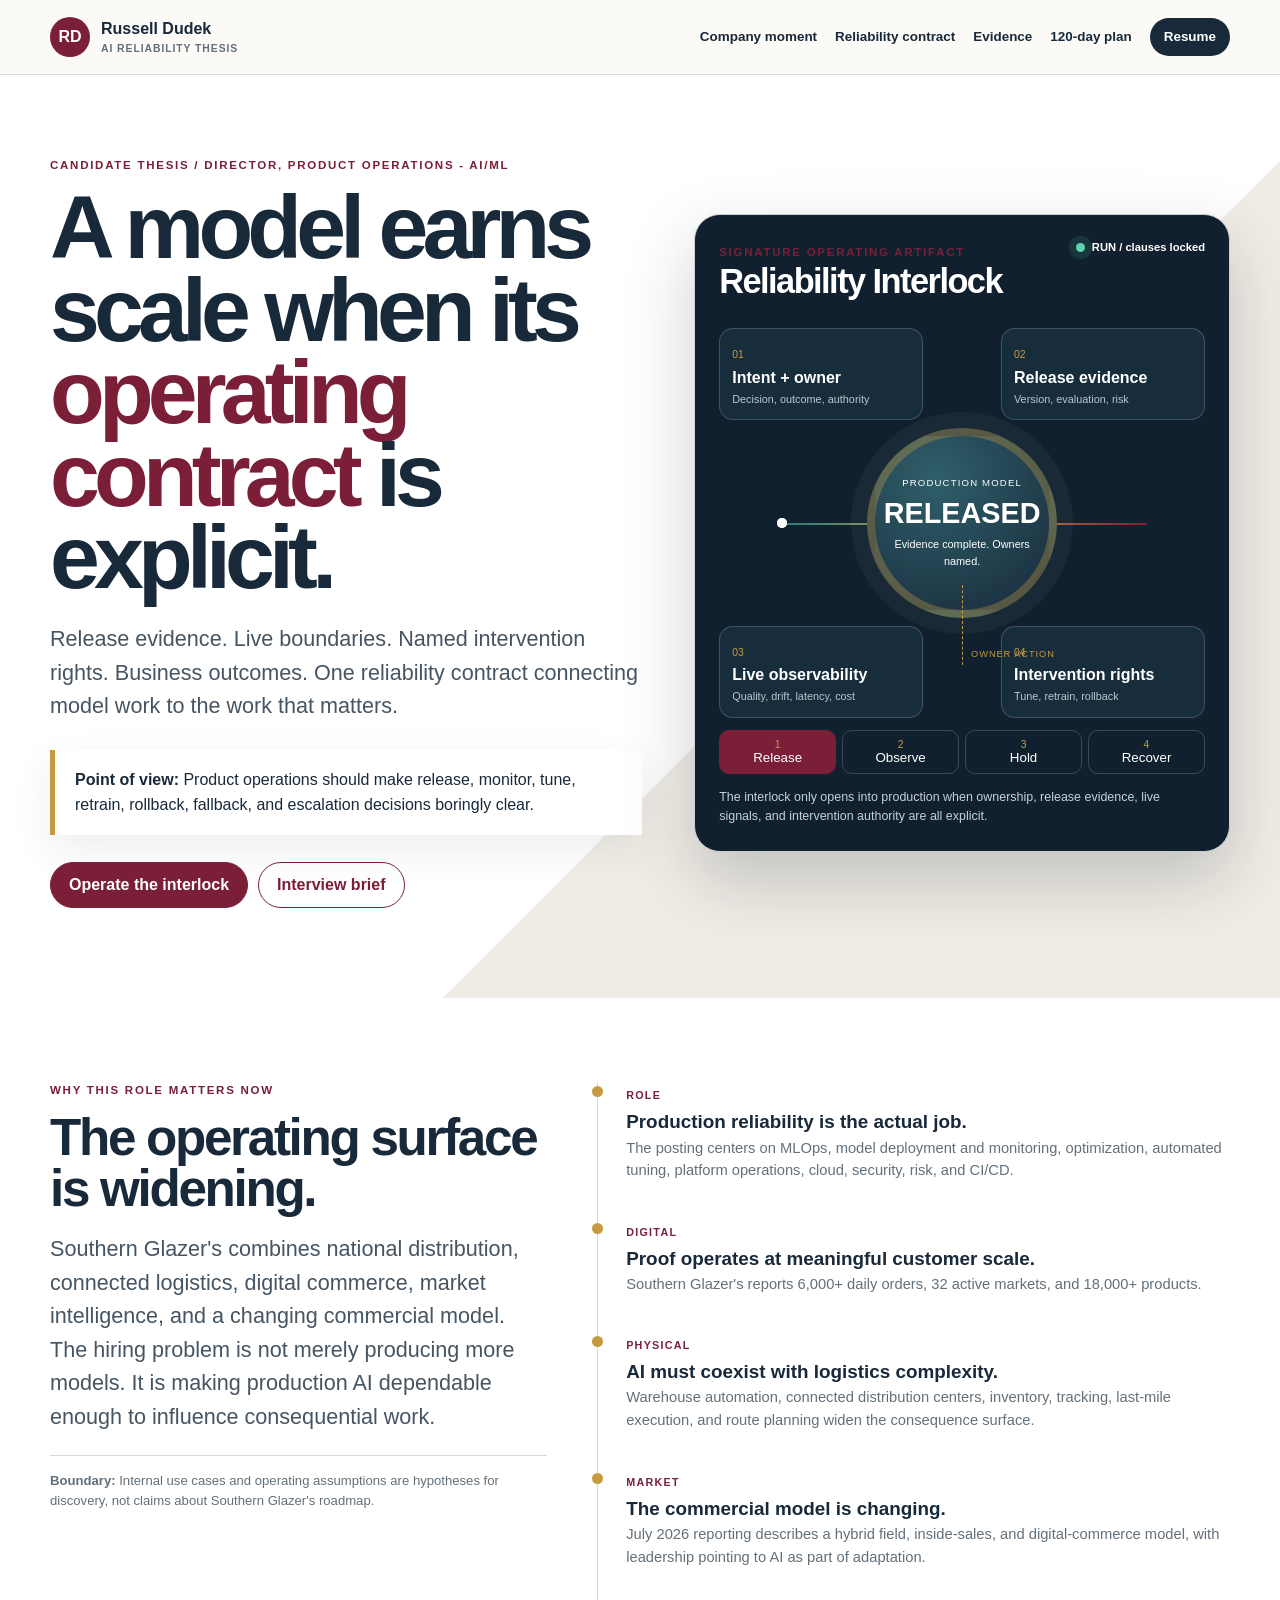
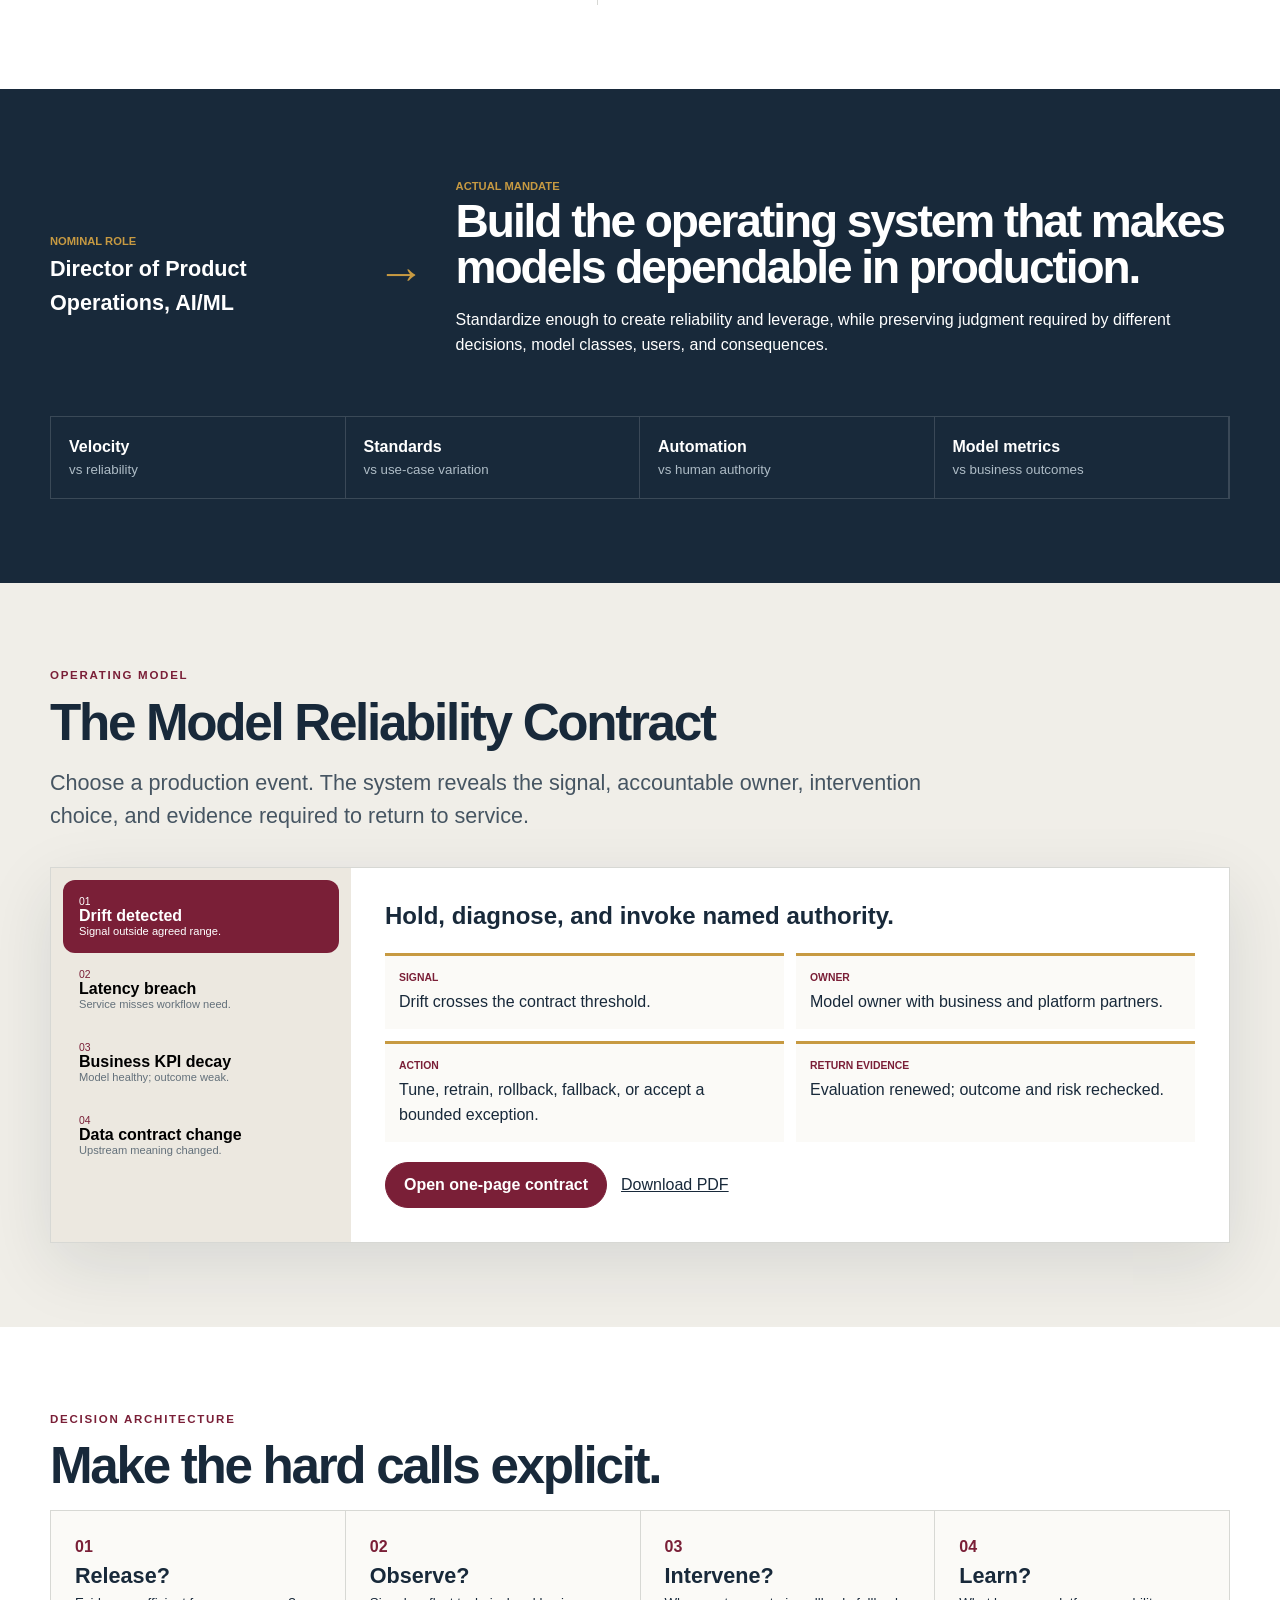
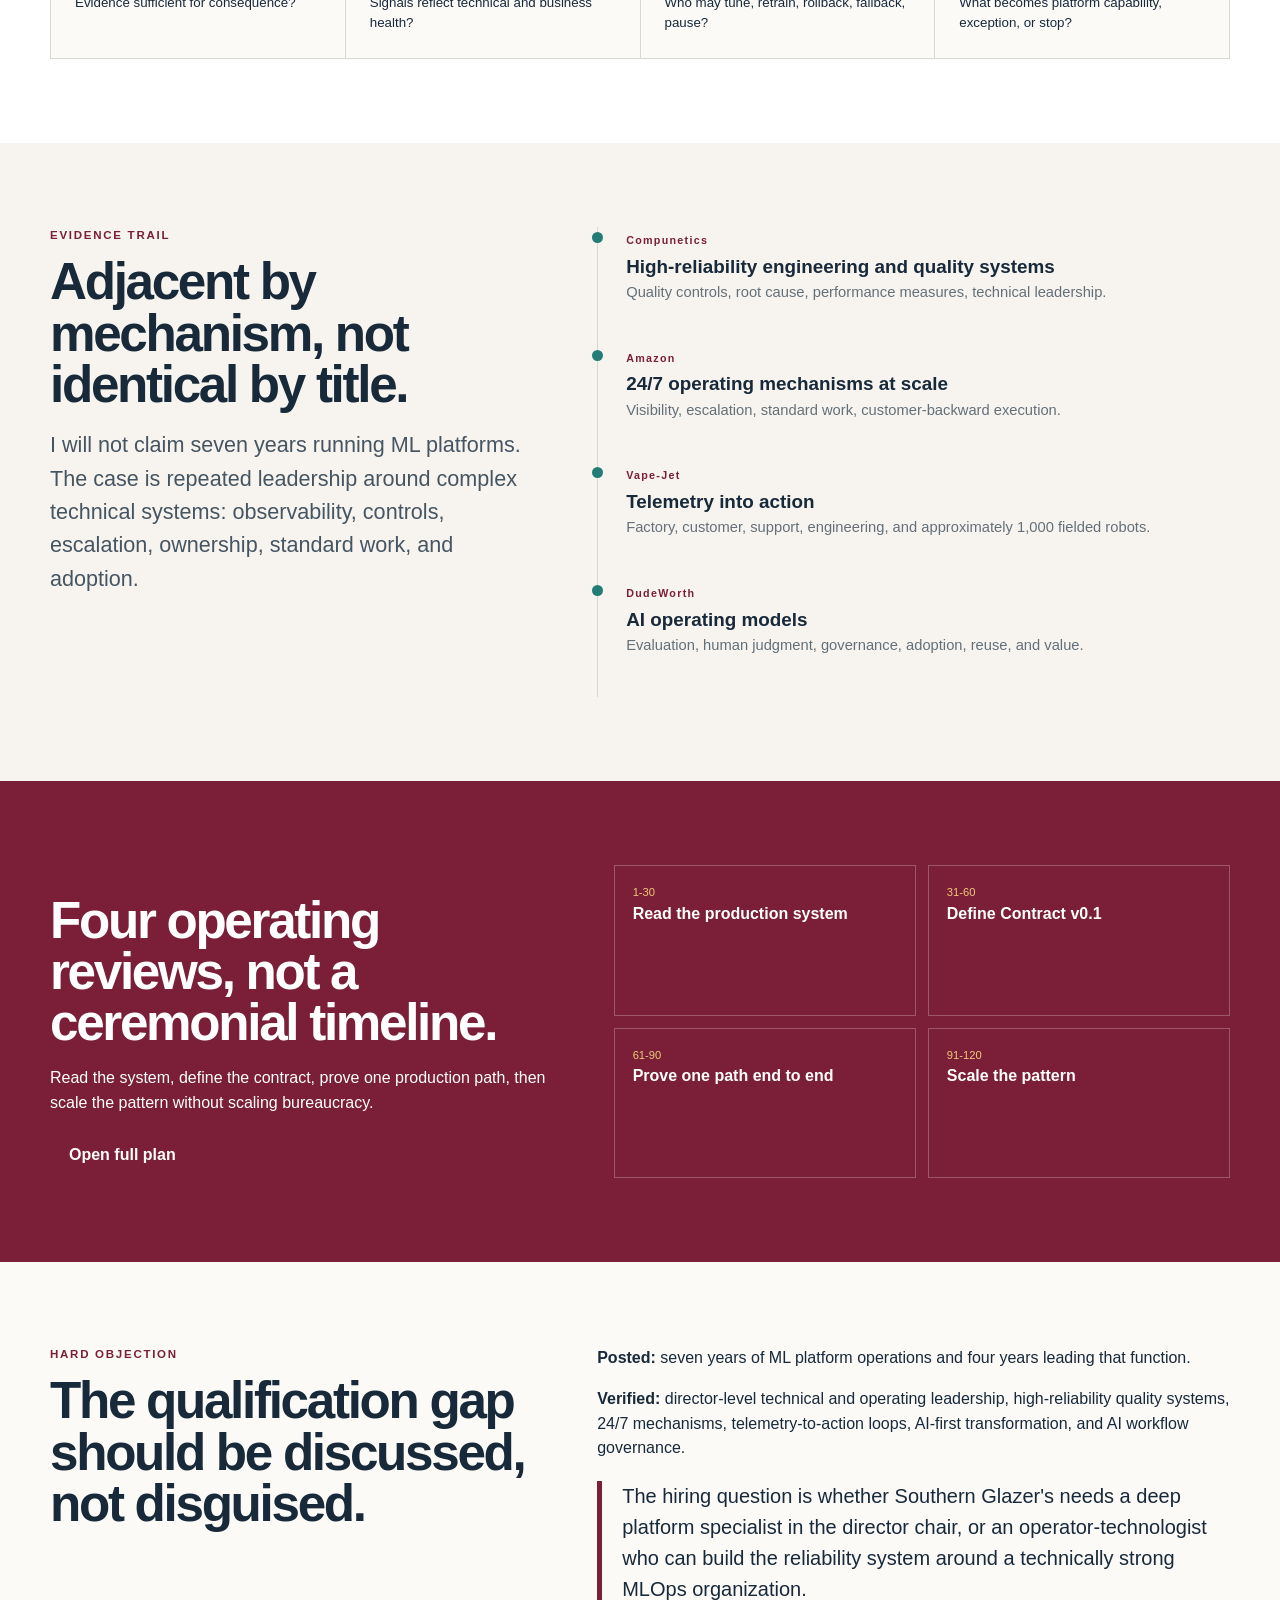
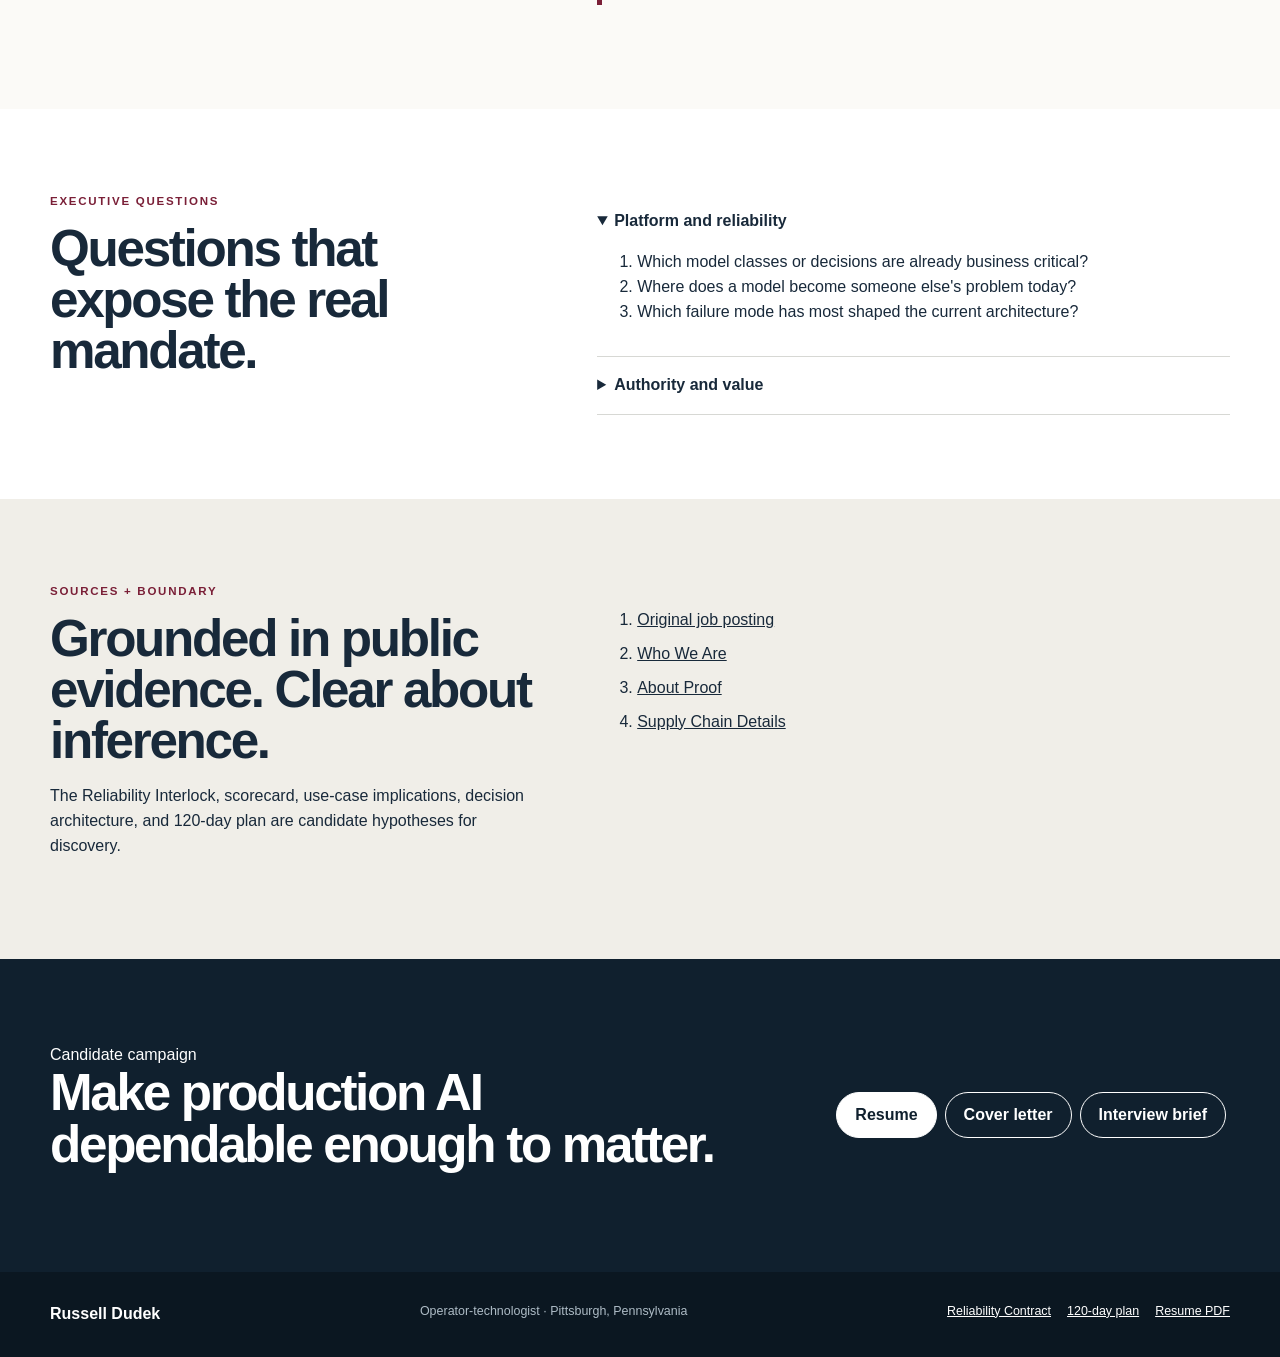
==== index.html @ 941f4a2d "Reconstruct and audit Southern Glazer's AI/ML campaign" ====
<!doctype html><html lang="en"><head><meta charset="utf-8"><meta name="viewport" content="width=device-width,initial-scale=1"><meta name="description" content="Russell Dudek candidate thesis for Southern Glazer's Director of Product Operations, AI/ML."><title>Russell Dudek | Southern Glazer's AI/ML Product Operations</title><link rel="icon" href="assets/reliability-mark.svg" type="image/svg+xml"><link rel="stylesheet" href="styles.css"><meta name="roleforge:chat-name" content="Southern Glazer's – AI/ML Product Operations"><meta name="roleforge:repository" content="russelldudek/Glazer"><meta name="roleforge:job-url" content="https://recruiting.southernglazers.com/job/Miramar-Director-of-Product-Operations%2C-Artificial-Intelligence-and-Machine-Learning-%28AIML%29-FL-33027/1404179800/?feedId=369700&utm_source=LILimitedListings&utm_campaign=SWS_LinkedIn"></head><body data-system-state="run"><a class="skip-link" href="#main">Skip to main content</a>
<header class="site-header"><div class="wrap nav-shell"><a class="site-brand" href="#top"><span class="brand-mark">RD</span><span>Russell Dudek<small>AI reliability thesis</small></span></a><button class="nav-toggle" type="button" aria-expanded="false" aria-controls="primary-nav"><span></span><span></span><span></span><b class="sr-only">Toggle navigation</b></button><nav id="primary-nav" class="primary-nav" aria-label="Primary"><a href="#moment">Company moment</a><a href="#contract">Reliability contract</a><a href="#proof">Evidence</a><a href="120-day-plan.html">120-day plan</a><a class="nav-cta" href="resume.html">Resume</a></nav></div></header>
<main id="main"><section class="hero" id="top"><div class="wrap hero-grid"><div class="hero-copy"><p class="kicker">Candidate thesis / Director, Product Operations - AI/ML</p><h1>A model earns scale when its <em>operating contract</em> is explicit.</h1><p class="hero-lede">Release evidence. Live boundaries. Named intervention rights. Business outcomes. One reliability contract connecting model work to the work that matters.</p><div class="thesis"><b>Point of view:</b> Product operations should make release, monitor, tune, retrain, rollback, fallback, and escalation decisions boringly clear.</div><div class="hero-actions"><a class="button" href="#contract">Operate the interlock</a><a class="button ghost" href="interview-brief.html">Interview brief</a></div></div>
<div class="interlock" aria-label="Animated Reliability Interlock"><div class="interlock-head"><div><span class="eyebrow">Signature operating artifact</span><h2>Reliability Interlock</h2></div><div class="system-status"><span class="status-dot"></span><span id="status-copy">RUN / clauses locked</span></div></div><div class="interlock-stage"><div class="gate g1"><span>01</span><b>Intent + owner</b><small>Decision, outcome, authority</small></div><div class="gate g2"><span>02</span><b>Release evidence</b><small>Version, evaluation, risk</small></div><div class="gate g3"><span>03</span><b>Live observability</b><small>Quality, drift, latency, cost</small></div><div class="gate g4"><span>04</span><b>Intervention rights</b><small>Tune, retrain, rollback</small></div><div class="signal-track"><i></i><i class="flow-pulse pulse-a"></i><i class="flow-pulse pulse-b"></i></div><div class="model-core"><span>PRODUCTION MODEL</span><b id="core-state">RELEASED</b><small id="core-detail">Evidence complete. Owners named.</small></div><div class="intervention-path"><i></i><span>OWNER ACTION</span></div></div><div class="interlock-sequence"><button class="sequence-step active" data-sequence="run"><span>1</span>Release</button><button class="sequence-step" data-sequence="observe"><span>2</span>Observe</button><button class="sequence-step" data-sequence="hold"><span>3</span>Hold</button><button class="sequence-step" data-sequence="recover"><span>4</span>Recover</button></div><p id="interlock-caption" class="interlock-caption">The interlock only opens into production when ownership, release evidence, live signals, and intervention authority are explicit.</p></div></div></section>
<section id="moment" class="moment"><div class="wrap two-col"><div><p class="kicker">Why this role matters now</p><h2>The operating surface is widening.</h2><p class="lede">Southern Glazer's combines national distribution, connected logistics, digital commerce, market intelligence, and a changing commercial model. The hiring problem is not merely producing more models. It is making production AI dependable enough to influence consequential work.</p><p class="hypothesis"><b>Boundary:</b> Internal use cases and operating assumptions are hypotheses for discovery, not claims about Southern Glazer's roadmap.</p></div><div class="signal-list"><article><span>ROLE</span><b>Production reliability is the actual job.</b><p>The posting centers on MLOps, model deployment and monitoring, optimization, automated tuning, platform operations, cloud, security, risk, and CI/CD.</p></article><article><span>DIGITAL</span><b>Proof operates at meaningful customer scale.</b><p>Southern Glazer's reports 6,000+ daily orders, 32 active markets, and 18,000+ products.</p></article><article><span>PHYSICAL</span><b>AI must coexist with logistics complexity.</b><p>Warehouse automation, connected distribution centers, inventory, tracking, last-mile execution, and route planning widen the consequence surface.</p></article><article><span>MARKET</span><b>The commercial model is changing.</b><p>July 2026 reporting describes a hybrid field, inside-sales, and digital-commerce model, with leadership pointing to AI as part of adaptation.</p></article></div></div></section>
<section class="mandate"><div class="wrap mandate-grid"><div><span>Nominal role</span><b>Director of Product Operations, AI/ML</b></div><i>→</i><div><span>Actual mandate</span><h2>Build the operating system that makes models dependable in production.</h2><p>Standardize enough to create reliability and leverage, while preserving judgment required by different decisions, model classes, users, and consequences.</p></div></div><div class="wrap tension-row"><div><b>Velocity</b><small>vs reliability</small></div><div><b>Standards</b><small>vs use-case variation</small></div><div><b>Automation</b><small>vs human authority</small></div><div><b>Model metrics</b><small>vs business outcomes</small></div></div></section>
<section id="contract" class="contract"><div class="wrap"><div class="section-head"><p class="kicker">Operating model</p><h2>The Model Reliability Contract</h2><p class="lede">Choose a production event. The system reveals the signal, accountable owner, intervention choice, and evidence required to return to service.</p></div><div class="contract-grid"><div class="scenario-rail" role="tablist" aria-label="Reliability scenarios"><button role="tab" aria-selected="true" aria-controls="panel-drift" id="tab-drift" tabindex="0" class="scenario active" data-target="drift" data-system="hold"><span>01</span><b>Drift detected</b><small>Signal outside agreed range.</small></button><button role="tab" aria-selected="false" aria-controls="panel-latency" id="tab-latency" tabindex="-1" class="scenario" data-target="latency" data-system="hold"><span>02</span><b>Latency breach</b><small>Service misses workflow need.</small></button><button role="tab" aria-selected="false" aria-controls="panel-kpi" id="tab-kpi" tabindex="-1" class="scenario" data-target="kpi" data-system="observe"><span>03</span><b>Business KPI decay</b><small>Model healthy; outcome weak.</small></button><button role="tab" aria-selected="false" aria-controls="panel-data" id="tab-data" tabindex="-1" class="scenario" data-target="data" data-system="recover"><span>04</span><b>Data contract change</b><small>Upstream meaning changed.</small></button></div><div class="scenario-panels"><article id="panel-drift" role="tabpanel" aria-labelledby="tab-drift" class="scenario-panel active"><h3>Hold, diagnose, and invoke named authority.</h3><dl><div><dt>Signal</dt><dd>Drift crosses the contract threshold.</dd></div><div><dt>Owner</dt><dd>Model owner with business and platform partners.</dd></div><div><dt>Action</dt><dd>Tune, retrain, rollback, fallback, or accept a bounded exception.</dd></div><div><dt>Return evidence</dt><dd>Evaluation renewed; outcome and risk rechecked.</dd></div></dl></article><article id="panel-latency" role="tabpanel" aria-labelledby="tab-latency" class="scenario-panel" hidden><h3>Protect the workflow, then remove recurring toil.</h3><dl><div><dt>Signal</dt><dd>Latency or availability breaches the service envelope.</dd></div><div><dt>Owner</dt><dd>Platform/service owner.</dd></div><div><dt>Action</dt><dd>Fallback, scale, simplify, or redesign the serving path.</dd></div><div><dt>Return evidence</dt><dd>SLO restored and recovery path exercised.</dd></div></dl></article><article id="panel-kpi" role="tabpanel" aria-labelledby="tab-kpi" class="scenario-panel" hidden><h3>Do not optimize a model away from the work.</h3><dl><div><dt>Signal</dt><dd>Technical health remains stable while adoption or business outcome decays.</dd></div><div><dt>Owner</dt><dd>Business outcome owner with product and data science.</dd></div><div><dt>Action</dt><dd>Reframe objective, redesign workflow, retrain, or stop.</dd></div><div><dt>Return evidence</dt><dd>Workflow adoption and outcome recover.</dd></div></dl></article><article id="panel-data" role="tabpanel" aria-labelledby="tab-data" class="scenario-panel" hidden><h3>Restore meaning before restoring service.</h3><dl><div><dt>Signal</dt><dd>Schema, lineage, freshness, or semantic contract changes.</dd></div><div><dt>Owner</dt><dd>Data owner with model and platform owners.</dd></div><div><dt>Action</dt><dd>Quarantine, repair, revalidate, then release.</dd></div><div><dt>Return evidence</dt><dd>Data contract and model evaluation both renewed.</dd></div></dl></article><div class="contract-actions"><a class="button" href="reliability-contract.html">Open one-page contract</a><a href="docs/Model-Reliability-Contract.pdf" download>Download PDF</a></div></div></div></div></section>
<section class="decisions"><div class="wrap"><p class="kicker">Decision architecture</p><h2>Make the hard calls explicit.</h2><div class="decision-path"><div><span>01</span><b>Release?</b><small>Evidence sufficient for consequence?</small></div><div><span>02</span><b>Observe?</b><small>Signals reflect technical and business health?</small></div><div><span>03</span><b>Intervene?</b><small>Who may tune, retrain, rollback, fallback, pause?</small></div><div><span>04</span><b>Learn?</b><small>What becomes platform capability, exception, or stop?</small></div></div></div></section>
<section id="proof" class="proof"><div class="wrap two-col"><div><p class="kicker">Evidence trail</p><h2>Adjacent by mechanism, not identical by title.</h2><p class="lede">I will not claim seven years running ML platforms. The case is repeated leadership around complex technical systems: observability, controls, escalation, ownership, standard work, and adoption.</p></div><div class="proof-line"><article><span>Compunetics</span><b>High-reliability engineering and quality systems</b><p>Quality controls, root cause, performance measures, technical leadership.</p></article><article><span>Amazon</span><b>24/7 operating mechanisms at scale</b><p>Visibility, escalation, standard work, customer-backward execution.</p></article><article><span>Vape-Jet</span><b>Telemetry into action</b><p>Factory, customer, support, engineering, and approximately 1,000 fielded robots.</p></article><article><span>DudeWorth</span><b>AI operating models</b><p>Evaluation, human judgment, governance, adoption, reuse, and value.</p></article></div></div></section>
<section class="plan"><div class="wrap plan-grid"><div><p class="kicker">First 120 days</p><h2>Four operating reviews, not a ceremonial timeline.</h2><p>Read the system, define the contract, prove one production path, then scale the pattern without scaling bureaucracy.</p><a class="button" href="120-day-plan.html">Open full plan</a></div><ol><li><span>1-30</span><b>Read the production system</b></li><li><span>31-60</span><b>Define Contract v0.1</b></li><li><span>61-90</span><b>Prove one path end to end</b></li><li><span>91-120</span><b>Scale the pattern</b></li></ol></div></section>
<section class="objection"><div class="wrap two-col"><div><p class="kicker">Hard objection</p><h2>The qualification gap should be discussed, not disguised.</h2></div><div><p><b>Posted:</b> seven years of ML platform operations and four years leading that function.</p><p><b>Verified:</b> director-level technical and operating leadership, high-reliability quality systems, 24/7 mechanisms, telemetry-to-action loops, AI-first transformation, and AI workflow governance.</p><blockquote>The hiring question is whether Southern Glazer's needs a deep platform specialist in the director chair, or an operator-technologist who can build the reliability system around a technically strong MLOps organization.</blockquote></div></div></section>
<section class="questions"><div class="wrap two-col"><div><p class="kicker">Executive questions</p><h2>Questions that expose the real mandate.</h2></div><div><details open><summary>Platform and reliability</summary><ol><li>Which model classes or decisions are already business critical?</li><li>Where does a model become someone else's problem today?</li><li>Which failure mode has most shaped the current architecture?</li></ol></details><details><summary>Authority and value</summary><ol><li>What authority should this role have to stop a release or trigger rollback?</li><li>How are model health, adoption, and business outcomes reconciled?</li><li>What should be centralized, and what should remain domain-owned?</li></ol></details></div></div></section>
<section class="sources"><div class="wrap two-col"><div><p class="kicker">Sources + boundary</p><h2>Grounded in public evidence. Clear about inference.</h2><p>The Reliability Interlock, scorecard, use-case implications, decision architecture, and 120-day plan are candidate hypotheses for discovery.</p></div><ol><li><a href="https://recruiting.southernglazers.com/job/Miramar-Director-of-Product-Operations%2C-Artificial-Intelligence-and-Machine-Learning-%28AIML%29-FL-33027/1404179800/?feedId=369700&amp;utm_source=LILimitedListings&amp;utm_campaign=SWS_LinkedIn">Original job posting</a></li><li><a href="https://www.southernglazers.com/who-we-are">Who We Are</a></li><li><a href="https://www.southernglazers.com/become-a-customer/about-proof">About Proof</a></li><li><a href="https://www.southernglazers.com/who-we-are/supply-chain-details">Supply Chain Details</a></li></ol></div></section>
<section class="final-cta"><div class="wrap"><div><span>Candidate campaign</span><h2>Make production AI dependable enough to matter.</h2></div><div><a class="button light" href="resume.html">Resume</a><a class="button outline" href="cover-letter.html">Cover letter</a><a class="button outline" href="interview-brief.html">Interview brief</a></div></div></section></main><footer><div class="wrap"><b>Russell Dudek</b><span>Operator-technologist · Pittsburgh, Pennsylvania</span><nav><a href="reliability-contract.html">Reliability Contract</a><a href="120-day-plan.html">120-day plan</a><a href="docs/Russell-Dudek-SGWS-AIML-Resume.pdf" download>Resume PDF</a></nav></div></footer><script src="app.js"></script></body></html>
---- styles.css ----
@import url("base.css");
@import url("documents.css");
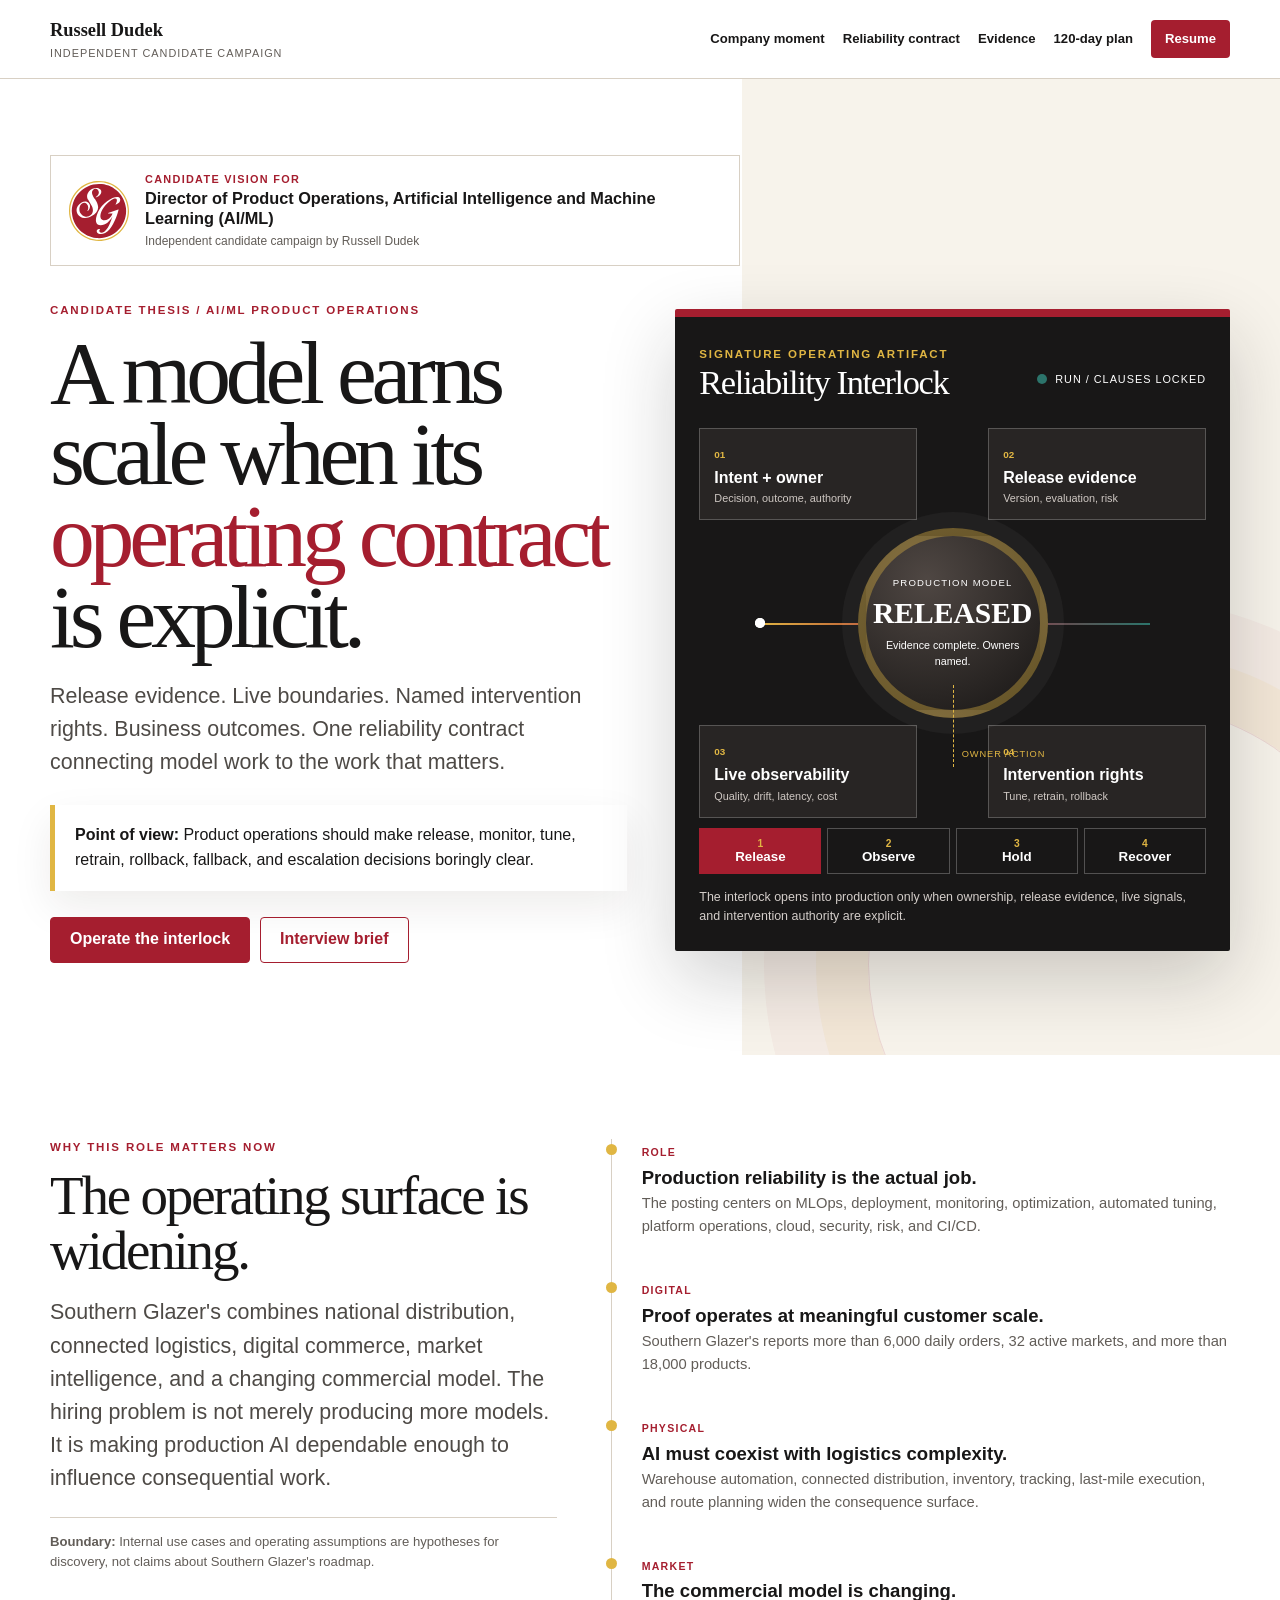
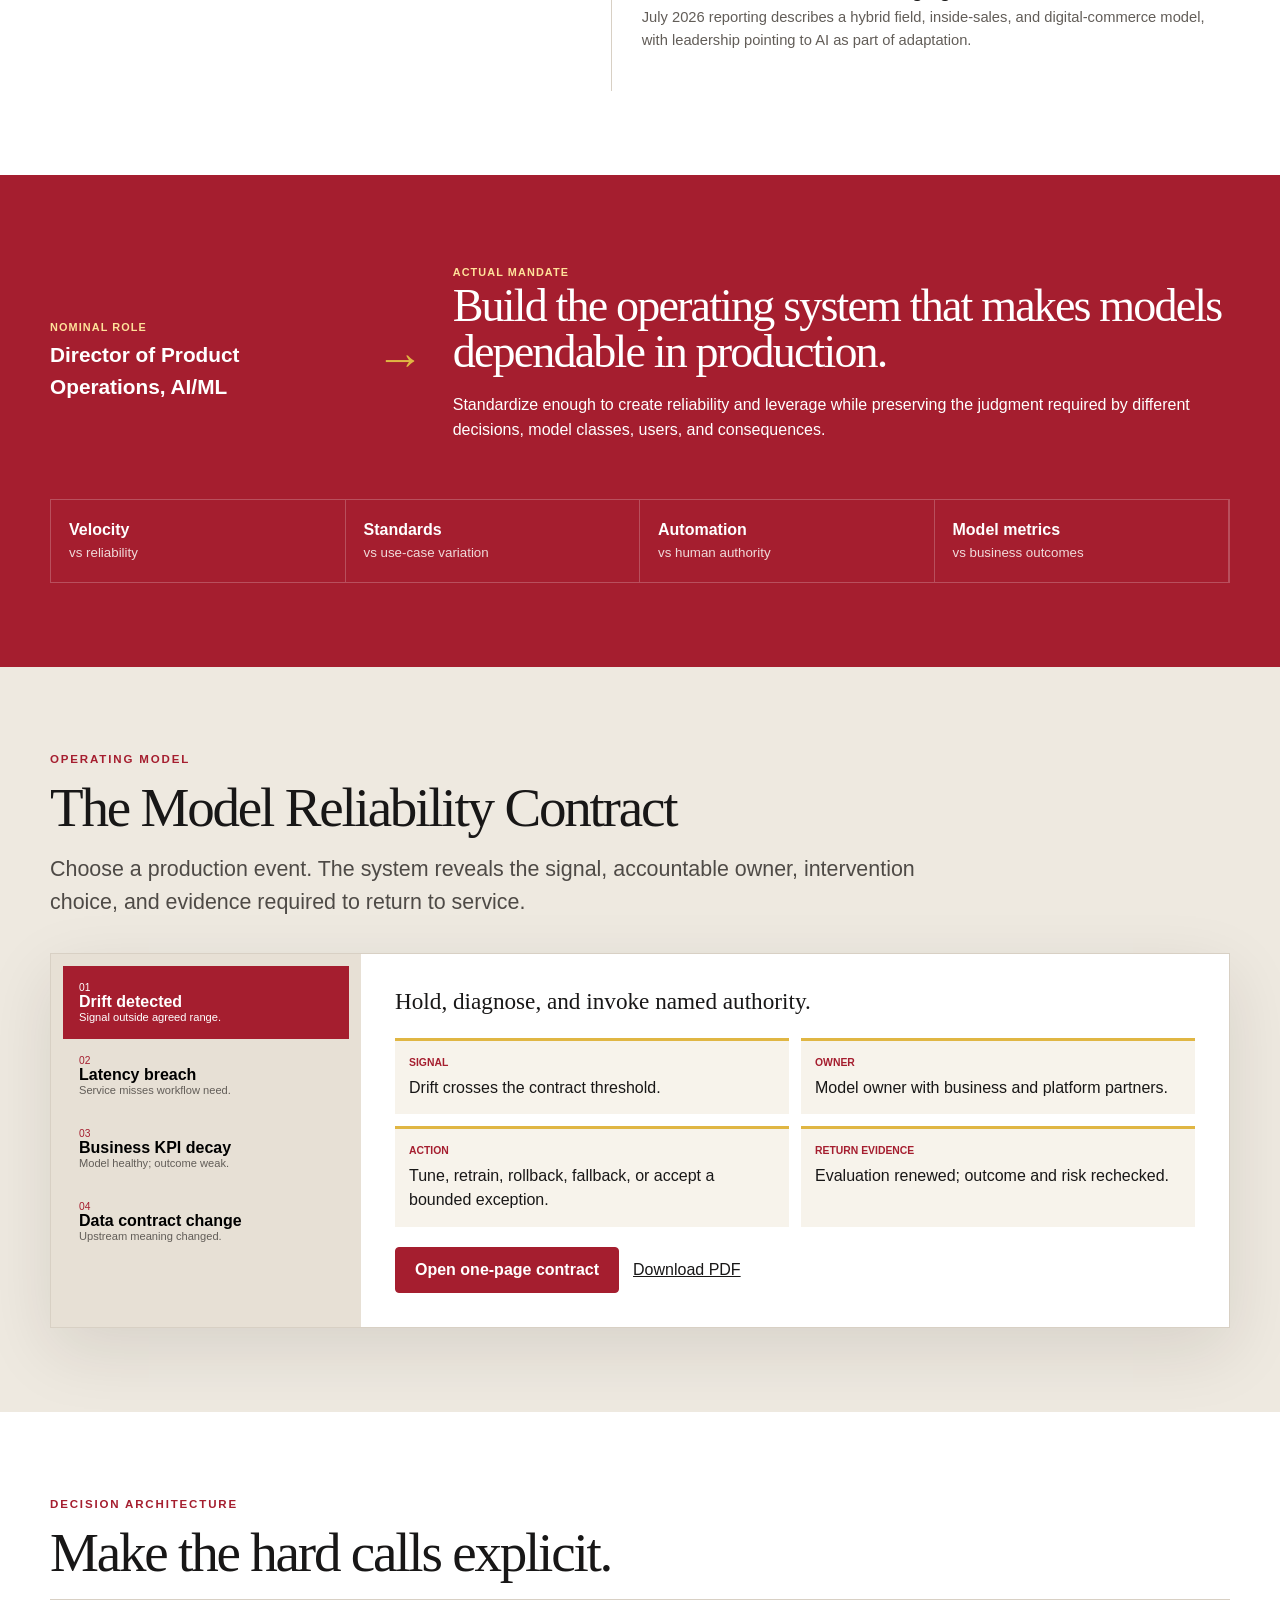
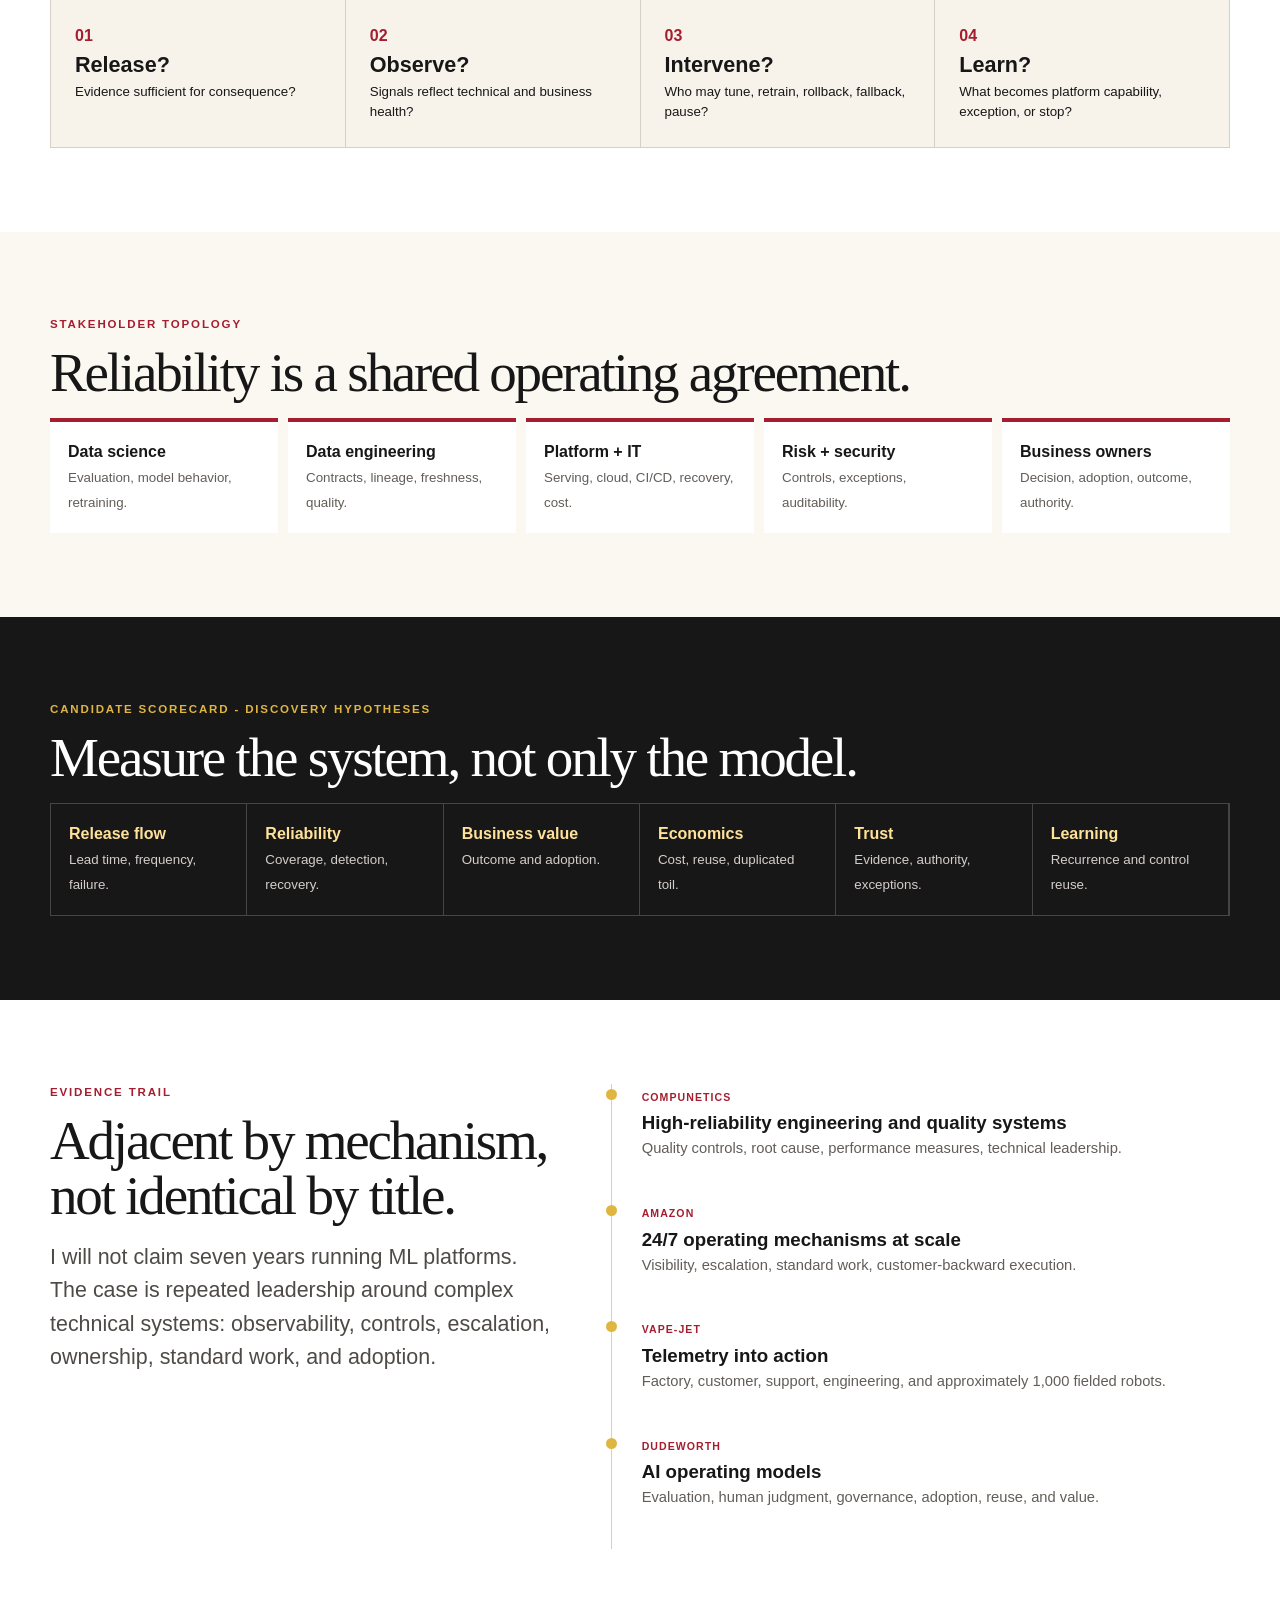
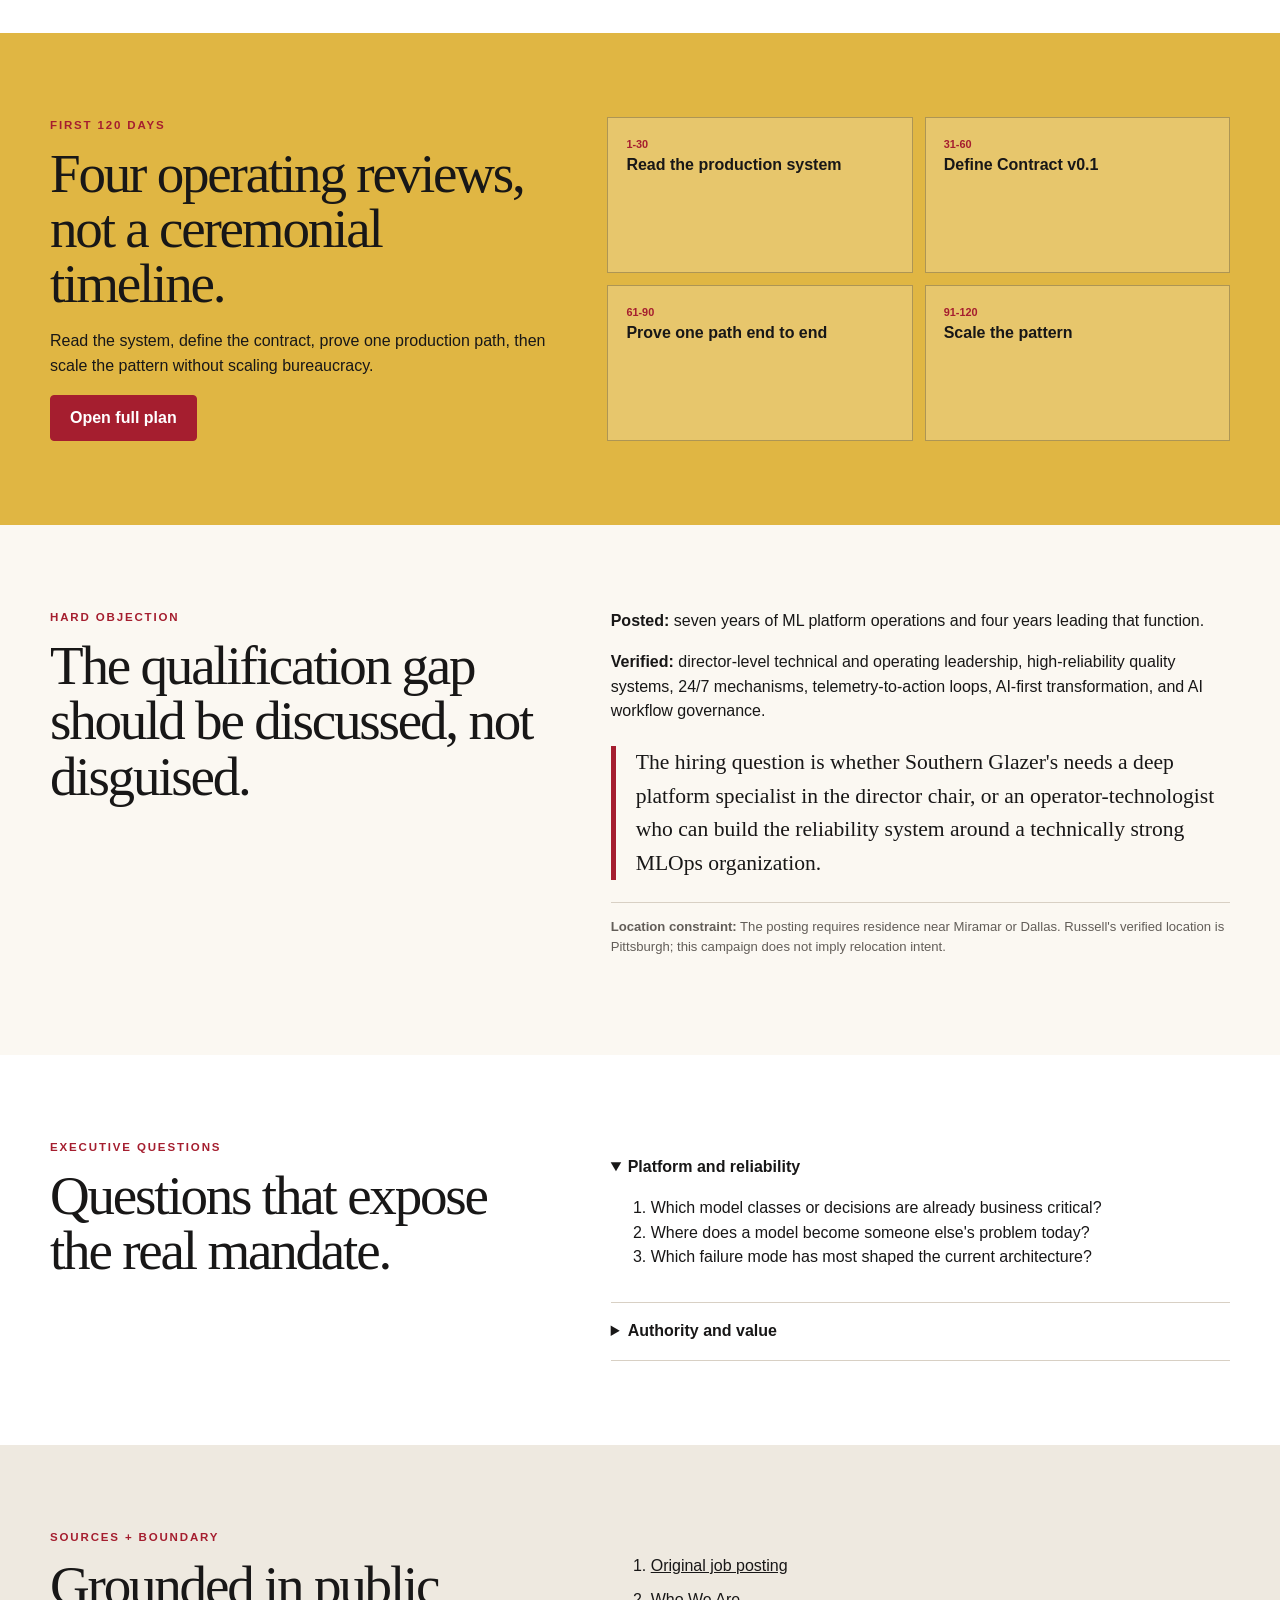
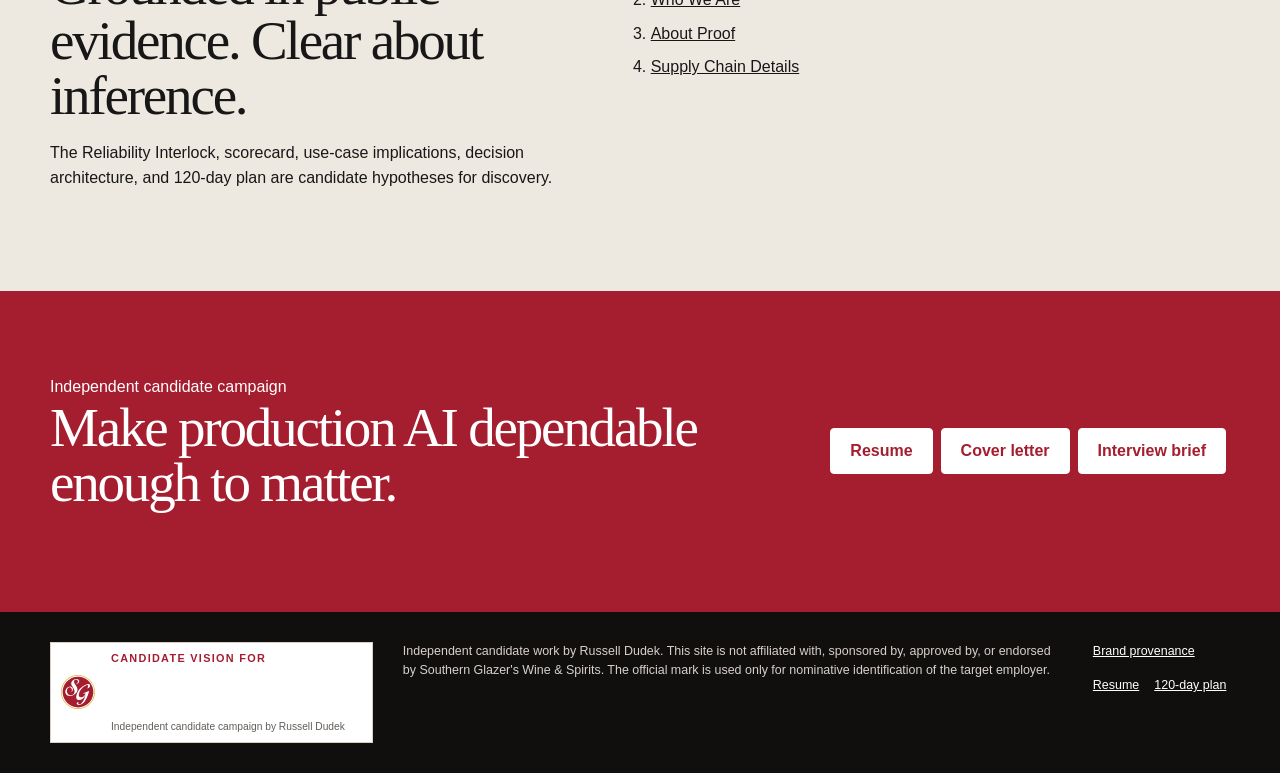
==== commit 708d0e5d: "Apply RoleForge Brand Fidelity repair" ====
--- a/index.html
+++ b/index.html
@@ -1,14 +1,18 @@
-<!doctype html><html lang="en"><head><meta charset="utf-8"><meta name="viewport" content="width=device-width,initial-scale=1"><meta name="description" content="Russell Dudek candidate thesis for Southern Glazer's Director of Product Operations, AI/ML."><title>Russell Dudek | Southern Glazer's AI/ML Product Operations</title><link rel="icon" href="assets/reliability-mark.svg" type="image/svg+xml"><link rel="stylesheet" href="styles.css"><meta name="roleforge:chat-name" content="Southern Glazer's – AI/ML Product Operations"><meta name="roleforge:repository" content="russelldudek/Glazer"><meta name="roleforge:job-url" content="https://recruiting.southernglazers.com/job/Miramar-Director-of-Product-Operations%2C-Artificial-Intelligence-and-Machine-Learning-%28AIML%29-FL-33027/1404179800/?feedId=369700&utm_source=LILimitedListings&utm_campaign=SWS_LinkedIn"></head><body data-system-state="run"><a class="skip-link" href="#main">Skip to main content</a>
-<header class="site-header"><div class="wrap nav-shell"><a class="site-brand" href="#top"><span class="brand-mark">RD</span><span>Russell Dudek<small>AI reliability thesis</small></span></a><button class="nav-toggle" type="button" aria-expanded="false" aria-controls="primary-nav"><span></span><span></span><span></span><b class="sr-only">Toggle navigation</b></button><nav id="primary-nav" class="primary-nav" aria-label="Primary"><a href="#moment">Company moment</a><a href="#contract">Reliability contract</a><a href="#proof">Evidence</a><a href="120-day-plan.html">120-day plan</a><a class="nav-cta" href="resume.html">Resume</a></nav></div></header>
-<main id="main"><section class="hero" id="top"><div class="wrap hero-grid"><div class="hero-copy"><p class="kicker">Candidate thesis / Director, Product Operations - AI/ML</p><h1>A model earns scale when its <em>operating contract</em> is explicit.</h1><p class="hero-lede">Release evidence. Live boundaries. Named intervention rights. Business outcomes. One reliability contract connecting model work to the work that matters.</p><div class="thesis"><b>Point of view:</b> Product operations should make release, monitor, tune, retrain, rollback, fallback, and escalation decisions boringly clear.</div><div class="hero-actions"><a class="button" href="#contract">Operate the interlock</a><a class="button ghost" href="interview-brief.html">Interview brief</a></div></div>
-<div class="interlock" aria-label="Animated Reliability Interlock"><div class="interlock-head"><div><span class="eyebrow">Signature operating artifact</span><h2>Reliability Interlock</h2></div><div class="system-status"><span class="status-dot"></span><span id="status-copy">RUN / clauses locked</span></div></div><div class="interlock-stage"><div class="gate g1"><span>01</span><b>Intent + owner</b><small>Decision, outcome, authority</small></div><div class="gate g2"><span>02</span><b>Release evidence</b><small>Version, evaluation, risk</small></div><div class="gate g3"><span>03</span><b>Live observability</b><small>Quality, drift, latency, cost</small></div><div class="gate g4"><span>04</span><b>Intervention rights</b><small>Tune, retrain, rollback</small></div><div class="signal-track"><i></i><i class="flow-pulse pulse-a"></i><i class="flow-pulse pulse-b"></i></div><div class="model-core"><span>PRODUCTION MODEL</span><b id="core-state">RELEASED</b><small id="core-detail">Evidence complete. Owners named.</small></div><div class="intervention-path"><i></i><span>OWNER ACTION</span></div></div><div class="interlock-sequence"><button class="sequence-step active" data-sequence="run"><span>1</span>Release</button><button class="sequence-step" data-sequence="observe"><span>2</span>Observe</button><button class="sequence-step" data-sequence="hold"><span>3</span>Hold</button><button class="sequence-step" data-sequence="recover"><span>4</span>Recover</button></div><p id="interlock-caption" class="interlock-caption">The interlock only opens into production when ownership, release evidence, live signals, and intervention authority are explicit.</p></div></div></section>
-<section id="moment" class="moment"><div class="wrap two-col"><div><p class="kicker">Why this role matters now</p><h2>The operating surface is widening.</h2><p class="lede">Southern Glazer's combines national distribution, connected logistics, digital commerce, market intelligence, and a changing commercial model. The hiring problem is not merely producing more models. It is making production AI dependable enough to influence consequential work.</p><p class="hypothesis"><b>Boundary:</b> Internal use cases and operating assumptions are hypotheses for discovery, not claims about Southern Glazer's roadmap.</p></div><div class="signal-list"><article><span>ROLE</span><b>Production reliability is the actual job.</b><p>The posting centers on MLOps, model deployment and monitoring, optimization, automated tuning, platform operations, cloud, security, risk, and CI/CD.</p></article><article><span>DIGITAL</span><b>Proof operates at meaningful customer scale.</b><p>Southern Glazer's reports 6,000+ daily orders, 32 active markets, and 18,000+ products.</p></article><article><span>PHYSICAL</span><b>AI must coexist with logistics complexity.</b><p>Warehouse automation, connected distribution centers, inventory, tracking, last-mile execution, and route planning widen the consequence surface.</p></article><article><span>MARKET</span><b>The commercial model is changing.</b><p>July 2026 reporting describes a hybrid field, inside-sales, and digital-commerce model, with leadership pointing to AI as part of adaptation.</p></article></div></div></section>
-<section class="mandate"><div class="wrap mandate-grid"><div><span>Nominal role</span><b>Director of Product Operations, AI/ML</b></div><i>→</i><div><span>Actual mandate</span><h2>Build the operating system that makes models dependable in production.</h2><p>Standardize enough to create reliability and leverage, while preserving judgment required by different decisions, model classes, users, and consequences.</p></div></div><div class="wrap tension-row"><div><b>Velocity</b><small>vs reliability</small></div><div><b>Standards</b><small>vs use-case variation</small></div><div><b>Automation</b><small>vs human authority</small></div><div><b>Model metrics</b><small>vs business outcomes</small></div></div></section>
-<section id="contract" class="contract"><div class="wrap"><div class="section-head"><p class="kicker">Operating model</p><h2>The Model Reliability Contract</h2><p class="lede">Choose a production event. The system reveals the signal, accountable owner, intervention choice, and evidence required to return to service.</p></div><div class="contract-grid"><div class="scenario-rail" role="tablist" aria-label="Reliability scenarios"><button role="tab" aria-selected="true" aria-controls="panel-drift" id="tab-drift" tabindex="0" class="scenario active" data-target="drift" data-system="hold"><span>01</span><b>Drift detected</b><small>Signal outside agreed range.</small></button><button role="tab" aria-selected="false" aria-controls="panel-latency" id="tab-latency" tabindex="-1" class="scenario" data-target="latency" data-system="hold"><span>02</span><b>Latency breach</b><small>Service misses workflow need.</small></button><button role="tab" aria-selected="false" aria-controls="panel-kpi" id="tab-kpi" tabindex="-1" class="scenario" data-target="kpi" data-system="observe"><span>03</span><b>Business KPI decay</b><small>Model healthy; outcome weak.</small></button><button role="tab" aria-selected="false" aria-controls="panel-data" id="tab-data" tabindex="-1" class="scenario" data-target="data" data-system="recover"><span>04</span><b>Data contract change</b><small>Upstream meaning changed.</small></button></div><div class="scenario-panels"><article id="panel-drift" role="tabpanel" aria-labelledby="tab-drift" class="scenario-panel active"><h3>Hold, diagnose, and invoke named authority.</h3><dl><div><dt>Signal</dt><dd>Drift crosses the contract threshold.</dd></div><div><dt>Owner</dt><dd>Model owner with business and platform partners.</dd></div><div><dt>Action</dt><dd>Tune, retrain, rollback, fallback, or accept a bounded exception.</dd></div><div><dt>Return evidence</dt><dd>Evaluation renewed; outcome and risk rechecked.</dd></div></dl></article><article id="panel-latency" role="tabpanel" aria-labelledby="tab-latency" class="scenario-panel" hidden><h3>Protect the workflow, then remove recurring toil.</h3><dl><div><dt>Signal</dt><dd>Latency or availability breaches the service envelope.</dd></div><div><dt>Owner</dt><dd>Platform/service owner.</dd></div><div><dt>Action</dt><dd>Fallback, scale, simplify, or redesign the serving path.</dd></div><div><dt>Return evidence</dt><dd>SLO restored and recovery path exercised.</dd></div></dl></article><article id="panel-kpi" role="tabpanel" aria-labelledby="tab-kpi" class="scenario-panel" hidden><h3>Do not optimize a model away from the work.</h3><dl><div><dt>Signal</dt><dd>Technical health remains stable while adoption or business outcome decays.</dd></div><div><dt>Owner</dt><dd>Business outcome owner with product and data science.</dd></div><div><dt>Action</dt><dd>Reframe objective, redesign workflow, retrain, or stop.</dd></div><div><dt>Return evidence</dt><dd>Workflow adoption and outcome recover.</dd></div></dl></article><article id="panel-data" role="tabpanel" aria-labelledby="tab-data" class="scenario-panel" hidden><h3>Restore meaning before restoring service.</h3><dl><div><dt>Signal</dt><dd>Schema, lineage, freshness, or semantic contract changes.</dd></div><div><dt>Owner</dt><dd>Data owner with model and platform owners.</dd></div><div><dt>Action</dt><dd>Quarantine, repair, revalidate, then release.</dd></div><div><dt>Return evidence</dt><dd>Data contract and model evaluation both renewed.</dd></div></dl></article><div class="contract-actions"><a class="button" href="reliability-contract.html">Open one-page contract</a><a href="docs/Model-Reliability-Contract.pdf" download>Download PDF</a></div></div></div></div></section>
+<!doctype html><html lang="en"><head><meta charset="utf-8"><meta name="viewport" content="width=device-width,initial-scale=1"><meta name="description" content="Independent candidate vision for Southern Glazer's Director of Product Operations, AI/ML."><title>Russell Dudek | Southern Glazer's AI/ML Product Operations</title><link rel="icon" href="assets/brand/southern-glazers-logo-secondary-mobile.svg" type="image/svg+xml"><link rel="stylesheet" href="brand-tokens.css"><link rel="stylesheet" href="styles.css"><meta name="roleforge:chat-name" content="Southern Glazer's – AI/ML Product Operations"><meta name="roleforge:repository" content="russelldudek/Glazer"><meta name="roleforge:company" content="Southern Glazer's Wine & Spirits"><meta name="roleforge:role-title" content="Director of Product Operations, Artificial Intelligence and Machine Learning (AI/ML)"><meta name="roleforge:job-url" content="https://recruiting.southernglazers.com/job/Miramar-Director-of-Product-Operations%2C-Artificial-Intelligence-and-Machine-Learning-%28AIML%29-FL-33027/1404179800/?feedId=369700&utm_source=LILimitedListings&utm_campaign=SWS_LinkedIn"><meta name="roleforge:page-size" content="US Letter"></head>
+<body data-system-state="run"><a class="skip-link" href="#main">Skip to main content</a>
+<header class="site-header"><div class="wrap nav-shell"><a class="candidate-id" href="#top"><b>Russell Dudek</b><small>Independent candidate campaign</small></a><button class="nav-toggle" type="button" aria-expanded="false" aria-controls="primary-nav"><span></span><span></span><span></span><b class="sr-only">Toggle navigation</b></button><nav id="primary-nav" class="primary-nav" aria-label="Primary"><a href="#moment">Company moment</a><a href="#contract">Reliability contract</a><a href="#proof">Evidence</a><a href="120-day-plan.html">120-day plan</a><a class="nav-cta" href="resume.html">Resume</a></nav></div></header>
+<main id="main"><section class="hero" id="top"><div class="wrap"><div class="company-lockup"><img src="assets/brand/southern-glazers-logo-secondary-mobile.svg" alt="Southern Glazer's Wine & Spirits official compact logo"><div><span>Candidate vision for</span><strong>Director of Product Operations, Artificial Intelligence and Machine Learning (AI/ML)</strong><small>Independent candidate campaign by Russell Dudek</small></div></div><div class="hero-grid"><div class="hero-copy"><p class="kicker">Candidate thesis / AI/ML product operations</p><h1>A model earns scale when its <em>operating contract</em> is explicit.</h1><p class="lede">Release evidence. Live boundaries. Named intervention rights. Business outcomes. One reliability contract connecting model work to the work that matters.</p><div class="hero-note"><b>Point of view:</b> Product operations should make release, monitor, tune, retrain, rollback, fallback, and escalation decisions boringly clear.</div><div class="hero-actions"><a class="button" href="#contract">Operate the interlock</a><a class="button alt" href="interview-brief.html">Interview brief</a></div></div>
+<div class="interlock" aria-label="Animated Reliability Interlock"><div class="interlock-head"><div><span class="kicker" style="color:var(--brand-secondary)">Signature operating artifact</span><h2>Reliability Interlock</h2></div><div class="system-status"><span class="status-dot"></span><span id="status-copy">RUN / clauses locked</span></div></div><div class="interlock-stage"><div class="gate g1"><span>01</span><b>Intent + owner</b><small>Decision, outcome, authority</small></div><div class="gate g2"><span>02</span><b>Release evidence</b><small>Version, evaluation, risk</small></div><div class="gate g3"><span>03</span><b>Live observability</b><small>Quality, drift, latency, cost</small></div><div class="gate g4"><span>04</span><b>Intervention rights</b><small>Tune, retrain, rollback</small></div><div class="signal-track"><i class="flow-pulse"></i><i class="flow-pulse p2"></i></div><div class="model-core"><span>PRODUCTION MODEL</span><b id="core-state">RELEASED</b><small id="core-detail">Evidence complete. Owners named.</small></div><div class="intervention-path"><span>OWNER ACTION</span></div></div><div class="interlock-sequence"><button class="sequence-step active" data-sequence="run"><span>1</span>Release</button><button class="sequence-step" data-sequence="observe"><span>2</span>Observe</button><button class="sequence-step" data-sequence="hold"><span>3</span>Hold</button><button class="sequence-step" data-sequence="recover"><span>4</span>Recover</button></div><p id="interlock-caption" class="interlock-caption">The interlock opens into production only when ownership, release evidence, live signals, and intervention authority are explicit.</p></div></div></div></section>
+<section id="moment" class="moment"><div class="wrap two-col"><div><p class="kicker">Why this role matters now</p><h2>The operating surface is widening.</h2><p class="lede">Southern Glazer's combines national distribution, connected logistics, digital commerce, market intelligence, and a changing commercial model. The hiring problem is not merely producing more models. It is making production AI dependable enough to influence consequential work.</p><p class="boundary"><b>Boundary:</b> Internal use cases and operating assumptions are hypotheses for discovery, not claims about Southern Glazer's roadmap.</p></div><div class="signal-list"><article><span>ROLE</span><b>Production reliability is the actual job.</b><p>The posting centers on MLOps, deployment, monitoring, optimization, automated tuning, platform operations, cloud, security, risk, and CI/CD.</p></article><article><span>DIGITAL</span><b>Proof operates at meaningful customer scale.</b><p>Southern Glazer's reports more than 6,000 daily orders, 32 active markets, and more than 18,000 products.</p></article><article><span>PHYSICAL</span><b>AI must coexist with logistics complexity.</b><p>Warehouse automation, connected distribution, inventory, tracking, last-mile execution, and route planning widen the consequence surface.</p></article><article><span>MARKET</span><b>The commercial model is changing.</b><p>July 2026 reporting describes a hybrid field, inside-sales, and digital-commerce model, with leadership pointing to AI as part of adaptation.</p></article></div></div></section>
+<section class="mandate"><div class="wrap mandate-grid"><div><span>Nominal role</span><b>Director of Product Operations, AI/ML</b></div><i>→</i><div><span>Actual mandate</span><h2>Build the operating system that makes models dependable in production.</h2><p>Standardize enough to create reliability and leverage while preserving the judgment required by different decisions, model classes, users, and consequences.</p></div></div><div class="wrap tension-row"><div><b>Velocity</b><small>vs reliability</small></div><div><b>Standards</b><small>vs use-case variation</small></div><div><b>Automation</b><small>vs human authority</small></div><div><b>Model metrics</b><small>vs business outcomes</small></div></div></section>
+<section id="contract" class="contract"><div class="wrap"><div class="section-head"><p class="kicker">Operating model</p><h2>The Model Reliability Contract</h2><p class="lede">Choose a production event. The system reveals the signal, accountable owner, intervention choice, and evidence required to return to service.</p></div><div class="contract-grid"><div class="scenario-rail" role="tablist" aria-label="Reliability scenarios"><button role="tab" aria-selected="true" aria-controls="panel-drift" id="tab-drift" tabindex="0" class="scenario active" data-system="hold"><span>01</span><b>Drift detected</b><small>Signal outside agreed range.</small></button><button role="tab" aria-selected="false" aria-controls="panel-latency" id="tab-latency" tabindex="-1" class="scenario" data-system="hold"><span>02</span><b>Latency breach</b><small>Service misses workflow need.</small></button><button role="tab" aria-selected="false" aria-controls="panel-kpi" id="tab-kpi" tabindex="-1" class="scenario" data-system="observe"><span>03</span><b>Business KPI decay</b><small>Model healthy; outcome weak.</small></button><button role="tab" aria-selected="false" aria-controls="panel-data" id="tab-data" tabindex="-1" class="scenario" data-system="recover"><span>04</span><b>Data contract change</b><small>Upstream meaning changed.</small></button></div><div class="scenario-panels"><article id="panel-drift" role="tabpanel" aria-labelledby="tab-drift" class="scenario-panel active"><h3>Hold, diagnose, and invoke named authority.</h3><dl><div><dt>Signal</dt><dd>Drift crosses the contract threshold.</dd></div><div><dt>Owner</dt><dd>Model owner with business and platform partners.</dd></div><div><dt>Action</dt><dd>Tune, retrain, rollback, fallback, or accept a bounded exception.</dd></div><div><dt>Return evidence</dt><dd>Evaluation renewed; outcome and risk rechecked.</dd></div></dl></article><article id="panel-latency" role="tabpanel" aria-labelledby="tab-latency" class="scenario-panel" hidden><h3>Protect the workflow, then remove recurring toil.</h3><dl><div><dt>Signal</dt><dd>Latency or availability breaches the service envelope.</dd></div><div><dt>Owner</dt><dd>Platform or service owner.</dd></div><div><dt>Action</dt><dd>Fallback, scale, simplify, or redesign the serving path.</dd></div><div><dt>Return evidence</dt><dd>SLO restored and recovery path exercised.</dd></div></dl></article><article id="panel-kpi" role="tabpanel" aria-labelledby="tab-kpi" class="scenario-panel" hidden><h3>Do not optimize a model away from the work.</h3><dl><div><dt>Signal</dt><dd>Technical health is stable while adoption or business outcome decays.</dd></div><div><dt>Owner</dt><dd>Business outcome owner with product and data science.</dd></div><div><dt>Action</dt><dd>Reframe objective, redesign workflow, retrain, or stop.</dd></div><div><dt>Return evidence</dt><dd>Workflow adoption and outcome recover.</dd></div></dl></article><article id="panel-data" role="tabpanel" aria-labelledby="tab-data" class="scenario-panel" hidden><h3>Restore meaning before restoring service.</h3><dl><div><dt>Signal</dt><dd>Schema, lineage, freshness, or semantic contract changes.</dd></div><div><dt>Owner</dt><dd>Data owner with model and platform owners.</dd></div><div><dt>Action</dt><dd>Quarantine, repair, revalidate, then release.</dd></div><div><dt>Return evidence</dt><dd>Data contract and model evaluation both renewed.</dd></div></dl></article><div class="contract-actions"><a class="button" href="reliability-contract.html">Open one-page contract</a><a href="docs/Model-Reliability-Contract.pdf" download>Download PDF</a></div></div></div></div></section>
 <section class="decisions"><div class="wrap"><p class="kicker">Decision architecture</p><h2>Make the hard calls explicit.</h2><div class="decision-path"><div><span>01</span><b>Release?</b><small>Evidence sufficient for consequence?</small></div><div><span>02</span><b>Observe?</b><small>Signals reflect technical and business health?</small></div><div><span>03</span><b>Intervene?</b><small>Who may tune, retrain, rollback, fallback, pause?</small></div><div><span>04</span><b>Learn?</b><small>What becomes platform capability, exception, or stop?</small></div></div></div></section>
-<section id="proof" class="proof"><div class="wrap two-col"><div><p class="kicker">Evidence trail</p><h2>Adjacent by mechanism, not identical by title.</h2><p class="lede">I will not claim seven years running ML platforms. The case is repeated leadership around complex technical systems: observability, controls, escalation, ownership, standard work, and adoption.</p></div><div class="proof-line"><article><span>Compunetics</span><b>High-reliability engineering and quality systems</b><p>Quality controls, root cause, performance measures, technical leadership.</p></article><article><span>Amazon</span><b>24/7 operating mechanisms at scale</b><p>Visibility, escalation, standard work, customer-backward execution.</p></article><article><span>Vape-Jet</span><b>Telemetry into action</b><p>Factory, customer, support, engineering, and approximately 1,000 fielded robots.</p></article><article><span>DudeWorth</span><b>AI operating models</b><p>Evaluation, human judgment, governance, adoption, reuse, and value.</p></article></div></div></section>
+<section class="stakeholders"><div class="wrap"><p class="kicker">Stakeholder topology</p><h2>Reliability is a shared operating agreement.</h2><div class="stakeholder-map"><div><b>Data science</b><small>Evaluation, model behavior, retraining.</small></div><div><b>Data engineering</b><small>Contracts, lineage, freshness, quality.</small></div><div><b>Platform + IT</b><small>Serving, cloud, CI/CD, recovery, cost.</small></div><div><b>Risk + security</b><small>Controls, exceptions, auditability.</small></div><div><b>Business owners</b><small>Decision, adoption, outcome, authority.</small></div></div></div></section>
+<section class="scorecard"><div class="wrap"><p class="kicker" style="color:var(--brand-secondary)">Candidate scorecard - discovery hypotheses</p><h2>Measure the system, not only the model.</h2><div class="score-ribbon"><div><b>Release flow</b><small>Lead time, frequency, failure.</small></div><div><b>Reliability</b><small>Coverage, detection, recovery.</small></div><div><b>Business value</b><small>Outcome and adoption.</small></div><div><b>Economics</b><small>Cost, reuse, duplicated toil.</small></div><div><b>Trust</b><small>Evidence, authority, exceptions.</small></div><div><b>Learning</b><small>Recurrence and control reuse.</small></div></div></div></section>
+<section id="proof" class="proof"><div class="wrap two-col"><div><p class="kicker">Evidence trail</p><h2>Adjacent by mechanism, not identical by title.</h2><p class="lede">I will not claim seven years running ML platforms. The case is repeated leadership around complex technical systems: observability, controls, escalation, ownership, standard work, and adoption.</p></div><div class="proof-line"><article><span>COMPUNETICS</span><b>High-reliability engineering and quality systems</b><p>Quality controls, root cause, performance measures, technical leadership.</p></article><article><span>AMAZON</span><b>24/7 operating mechanisms at scale</b><p>Visibility, escalation, standard work, customer-backward execution.</p></article><article><span>VAPE-JET</span><b>Telemetry into action</b><p>Factory, customer, support, engineering, and approximately 1,000 fielded robots.</p></article><article><span>DUDEWORTH</span><b>AI operating models</b><p>Evaluation, human judgment, governance, adoption, reuse, and value.</p></article></div></div></section>
 <section class="plan"><div class="wrap plan-grid"><div><p class="kicker">First 120 days</p><h2>Four operating reviews, not a ceremonial timeline.</h2><p>Read the system, define the contract, prove one production path, then scale the pattern without scaling bureaucracy.</p><a class="button" href="120-day-plan.html">Open full plan</a></div><ol><li><span>1-30</span><b>Read the production system</b></li><li><span>31-60</span><b>Define Contract v0.1</b></li><li><span>61-90</span><b>Prove one path end to end</b></li><li><span>91-120</span><b>Scale the pattern</b></li></ol></div></section>
-<section class="objection"><div class="wrap two-col"><div><p class="kicker">Hard objection</p><h2>The qualification gap should be discussed, not disguised.</h2></div><div><p><b>Posted:</b> seven years of ML platform operations and four years leading that function.</p><p><b>Verified:</b> director-level technical and operating leadership, high-reliability quality systems, 24/7 mechanisms, telemetry-to-action loops, AI-first transformation, and AI workflow governance.</p><blockquote>The hiring question is whether Southern Glazer's needs a deep platform specialist in the director chair, or an operator-technologist who can build the reliability system around a technically strong MLOps organization.</blockquote></div></div></section>
+<section class="objection"><div class="wrap two-col"><div><p class="kicker">Hard objection</p><h2>The qualification gap should be discussed, not disguised.</h2></div><div><p><b>Posted:</b> seven years of ML platform operations and four years leading that function.</p><p><b>Verified:</b> director-level technical and operating leadership, high-reliability quality systems, 24/7 mechanisms, telemetry-to-action loops, AI-first transformation, and AI workflow governance.</p><blockquote>The hiring question is whether Southern Glazer's needs a deep platform specialist in the director chair, or an operator-technologist who can build the reliability system around a technically strong MLOps organization.</blockquote><p class="boundary"><b>Location constraint:</b> The posting requires residence near Miramar or Dallas. Russell's verified location is Pittsburgh; this campaign does not imply relocation intent.</p></div></div></section>
 <section class="questions"><div class="wrap two-col"><div><p class="kicker">Executive questions</p><h2>Questions that expose the real mandate.</h2></div><div><details open><summary>Platform and reliability</summary><ol><li>Which model classes or decisions are already business critical?</li><li>Where does a model become someone else's problem today?</li><li>Which failure mode has most shaped the current architecture?</li></ol></details><details><summary>Authority and value</summary><ol><li>What authority should this role have to stop a release or trigger rollback?</li><li>How are model health, adoption, and business outcomes reconciled?</li><li>What should be centralized, and what should remain domain-owned?</li></ol></details></div></div></section>
-<section class="sources"><div class="wrap two-col"><div><p class="kicker">Sources + boundary</p><h2>Grounded in public evidence. Clear about inference.</h2><p>The Reliability Interlock, scorecard, use-case implications, decision architecture, and 120-day plan are candidate hypotheses for discovery.</p></div><ol><li><a href="https://recruiting.southernglazers.com/job/Miramar-Director-of-Product-Operations%2C-Artificial-Intelligence-and-Machine-Learning-%28AIML%29-FL-33027/1404179800/?feedId=369700&amp;utm_source=LILimitedListings&amp;utm_campaign=SWS_LinkedIn">Original job posting</a></li><li><a href="https://www.southernglazers.com/who-we-are">Who We Are</a></li><li><a href="https://www.southernglazers.com/become-a-customer/about-proof">About Proof</a></li><li><a href="https://www.southernglazers.com/who-we-are/supply-chain-details">Supply Chain Details</a></li></ol></div></section>
-<section class="final-cta"><div class="wrap"><div><span>Candidate campaign</span><h2>Make production AI dependable enough to matter.</h2></div><div><a class="button light" href="resume.html">Resume</a><a class="button outline" href="cover-letter.html">Cover letter</a><a class="button outline" href="interview-brief.html">Interview brief</a></div></div></section></main><footer><div class="wrap"><b>Russell Dudek</b><span>Operator-technologist · Pittsburgh, Pennsylvania</span><nav><a href="reliability-contract.html">Reliability Contract</a><a href="120-day-plan.html">120-day plan</a><a href="docs/Russell-Dudek-SGWS-AIML-Resume.pdf" download>Resume PDF</a></nav></div></footer><script src="app.js"></script></body></html>
+<section class="sources"><div class="wrap two-col"><div><p class="kicker">Sources + boundary</p><h2>Grounded in public evidence. Clear about inference.</h2><p>The Reliability Interlock, scorecard, use-case implications, decision architecture, and 120-day plan are candidate hypotheses for discovery.</p></div><ol><li><a href="https://recruiting.southernglazers.com/job/Miramar-Director-of-Product-Operations%2C-Artificial-Intelligence-and-Machine-Learning-%28AIML%29-FL-33027/1404179800/?feedId=369700&utm_source=LILimitedListings&utm_campaign=SWS_LinkedIn">Original job posting</a></li><li><a href="https://www.southernglazers.com/who-we-are">Who We Are</a></li><li><a href="https://www.southernglazers.com/become-a-customer/about-proof">About Proof</a></li><li><a href="https://www.southernglazers.com/who-we-are/supply-chain-details">Supply Chain Details</a></li></ol></div></section>
+<section class="final-cta"><div class="wrap"><div><span>Independent candidate campaign</span><h2>Make production AI dependable enough to matter.</h2></div><div><a class="button" href="resume.html">Resume</a><a class="button" href="cover-letter.html">Cover letter</a><a class="button" href="interview-brief.html">Interview brief</a></div></div></section></main>
+<footer><div class="wrap"><div><div class="company-lockup compact"><img src="assets/brand/southern-glazers-logo-secondary-mobile.svg" alt="Southern Glazer's Wine & Spirits official compact logo"><div><span>Candidate vision for</span><strong>Director of Product Operations, Artificial Intelligence and Machine Learning (AI/ML)</strong><small>Independent candidate campaign by Russell Dudek</small></div></div></div><p>Independent candidate work by Russell Dudek. This site is not affiliated with, sponsored by, approved by, or endorsed by Southern Glazer's Wine & Spirits. The official mark is used only for nominative identification of the target employer.</p><nav><a href="brand-intelligence.md">Brand provenance</a><a href="resume.html">Resume</a><a href="120-day-plan.html">120-day plan</a></nav></div></footer><script src="app.js"></script></body></html>
--- a/brand-tokens.css
+++ b/brand-tokens.css
@@ -0,0 +1,16 @@
+:root {
+  --brand-primary: #A51E2F; /* source-sampled from official compact SVG */
+  --brand-primary-desktop: #A6192E; /* source-sampled from official desktop SVG */
+  --brand-secondary: #E0B643; /* source-sampled from official compact SVG */
+  --brand-secondary-desktop: #E1B744; /* source-sampled from official desktop SVG */
+  --brand-white: #FFFFFF; /* official logo field */
+  --brand-ink: #181717; /* source-aligned accessible neutral */
+  --brand-cream: #F7F3EB; /* source-sampled warm editorial field */
+  --brand-mist: #EEE9E0; /* candidate-neutral document surface */
+  --campaign-accent: #2C746B; /* candidate-original reliability state */
+  --campaign-accent-soft: #DCECE8;
+  --line: #D8D0C4;
+  --muted: #625D58;
+  --display-font: Georgia, "Times New Roman", serif;
+  --body-font: "Segoe UI", "Trebuchet MS", Arial, sans-serif;
+}
--- a/styles.css
+++ b/styles.css
@@ -1,2 +1,10 @@
-@import url("base.css");
 @import url("documents.css");
+*{box-sizing:border-box}html{scroll-behavior:smooth}body{margin:0;background:var(--brand-cream);color:var(--brand-ink);font-family:var(--body-font);font-size:16px;line-height:1.55}a{color:inherit}.wrap{width:min(1180px,calc(100% - 44px));margin:auto}.skip-link{position:fixed;left:12px;top:-80px;z-index:999;background:white;border:2px solid var(--brand-primary);padding:10px 14px}.skip-link:focus{top:12px}.sr-only{position:absolute;width:1px;height:1px;overflow:hidden;clip:rect(0,0,0,0)}h1,h2,h3,p{margin-top:0}h1,h2,h3{font-family:var(--display-font)}h1{font-size:clamp(3.6rem,7vw,7rem);line-height:.91;letter-spacing:-.058em;margin-bottom:22px;font-weight:500}h1 em{color:var(--brand-primary);font-style:normal}h2{font-size:clamp(2.2rem,4.3vw,4.55rem);line-height:1;letter-spacing:-.04em;font-weight:500;margin-bottom:18px}h3{font-size:1.45rem;line-height:1.16;font-weight:500}.kicker{font-size:.72rem;letter-spacing:.16em;text-transform:uppercase;font-weight:900;color:var(--brand-primary)}.lede{font-size:clamp(1.08rem,1.7vw,1.34rem);color:#4E4A46}.button{display:inline-flex;align-items:center;justify-content:center;min-height:46px;padding:0 19px;border-radius:4px;border:1px solid var(--brand-primary);background:var(--brand-primary);color:white;text-decoration:none;font-weight:850}.button.alt{background:transparent;color:var(--brand-primary)}.button.gold{background:var(--brand-secondary);border-color:var(--brand-secondary);color:var(--brand-ink)}button:focus-visible,a:focus-visible,summary:focus-visible{outline:3px solid var(--brand-secondary);outline-offset:3px}
+.site-header{position:sticky;top:0;z-index:60;background:rgba(255,255,255,.96);border-bottom:1px solid var(--line);backdrop-filter:blur(15px)}.nav-shell{min-height:78px;display:flex;align-items:center;justify-content:space-between;gap:20px}.candidate-id{text-decoration:none}.candidate-id b{display:block;font-family:var(--display-font);font-size:1.15rem}.candidate-id small{display:block;color:var(--muted);font-size:.68rem;text-transform:uppercase;letter-spacing:.09em}.primary-nav{display:flex;align-items:center;gap:18px}.primary-nav a{text-decoration:none;font-size:.82rem;font-weight:800}.primary-nav .nav-cta{background:var(--brand-primary);color:white;padding:9px 14px;border-radius:4px}.nav-toggle{display:none;background:none;border:0;width:44px}.nav-toggle span{display:block;height:2px;background:var(--brand-ink);margin:6px 0}
+.company-lockup{display:flex;align-items:center;gap:16px;padding:15px 18px;background:white;border:1px solid var(--line);width:min(100%,690px);margin-bottom:30px}.company-lockup img{width:60px;height:60px;flex:none;object-fit:contain}.company-lockup span,.company-lockup small{display:block}.company-lockup span{font-size:.68rem;text-transform:uppercase;letter-spacing:.12em;color:var(--brand-primary);font-weight:900}.company-lockup strong{display:block;font-size:1.02rem;line-height:1.25}.company-lockup small{font-size:.75rem;color:var(--muted);margin-top:3px}.company-lockup.compact{padding:7px 10px;margin:0}.company-lockup.compact img{width:34px;height:34px}.company-lockup.compact strong{font-size:.82rem}.company-lockup.compact small{font-size:.64rem}
+.hero{position:relative;overflow:hidden;padding:76px 0 92px;background:linear-gradient(90deg,#fff 0 58%,var(--brand-cream) 58%)}.hero:after{content:"";position:absolute;right:-110px;bottom:-170px;width:520px;height:520px;border:1px solid rgba(165,30,47,.13);border-radius:50%;box-shadow:0 0 0 52px rgba(224,182,67,.08),0 0 0 104px rgba(165,30,47,.04)}.hero-grid{position:relative;z-index:2;display:grid;grid-template-columns:1.02fr .98fr;gap:48px;align-items:center}.hero-copy{padding-top:6px}.hero-copy .lede{max-width:720px}.hero-note{margin:26px 0;padding:18px 20px;border-left:5px solid var(--brand-secondary);background:white;box-shadow:0 16px 40px rgba(35,22,17,.08)}.hero-actions{display:flex;gap:10px;flex-wrap:wrap}
+.interlock{position:relative;background:var(--brand-ink);color:white;border-top:8px solid var(--brand-primary);padding:24px;border-radius:2px;box-shadow:0 28px 75px rgba(24,23,23,.2)}.interlock-head{display:flex;justify-content:space-between;gap:18px}.interlock-head h2{font-size:2.15rem;color:white}.system-status{font-size:.68rem;text-transform:uppercase;letter-spacing:.09em;display:flex;align-items:center;gap:8px}.status-dot{width:10px;height:10px;border-radius:50%;background:var(--campaign-accent)}.interlock-stage{height:390px;position:relative;margin:10px 0}.gate{position:absolute;width:43%;padding:12px 14px;border:1px solid rgba(255,255,255,.22);background:#282524}.gate span{font-size:.62rem;color:var(--brand-secondary);font-weight:900}.gate b,.gate small{display:block}.gate small{font-size:.68rem;color:#CFC8C3}.g1{top:0;left:0}.g2{top:0;right:0}.g3{bottom:0;left:0}.g4{bottom:0;right:0}.signal-track:before{content:"";position:absolute;left:11%;right:11%;top:50%;height:2px;background:linear-gradient(90deg,var(--brand-secondary),var(--brand-primary),var(--campaign-accent))}.flow-pulse{position:absolute;top:calc(50% - 5px);left:11%;width:10px;height:10px;border-radius:50%;background:white;animation:flow 4.2s linear infinite}.flow-pulse.p2{animation-delay:2.1s}.model-core{position:absolute;left:50%;top:50%;transform:translate(-50%,-50%);width:190px;height:190px;border-radius:50%;display:grid;place-content:center;text-align:center;background:radial-gradient(circle at 35% 25%,#4F4743,#171514);border:8px solid rgba(224,182,67,.38);box-shadow:0 0 0 16px rgba(255,255,255,.04)}.model-core span{font-size:.6rem;letter-spacing:.12em}.model-core b{font-family:var(--display-font);font-size:1.85rem}.model-core small{font-size:.67rem;padding:0 17px}.intervention-path{position:absolute;left:50%;top:66%;height:82px;border-left:1px dashed var(--brand-secondary);font-size:.58rem;color:var(--brand-secondary);letter-spacing:.1em}.intervention-path span{position:absolute;top:62px;left:8px;white-space:nowrap}.interlock-sequence{display:grid;grid-template-columns:repeat(4,1fr);gap:6px}.sequence-step{border:1px solid rgba(255,255,255,.25);background:transparent;color:white;padding:9px 5px;cursor:pointer;font-weight:750}.sequence-step span{display:block;color:var(--brand-secondary);font-size:.64rem}.sequence-step.active{background:var(--brand-primary);border-color:var(--brand-primary)}.interlock-caption{font-size:.78rem;color:#D4CECA;margin:14px 0 0}@keyframes flow{0%{transform:translateX(0);opacity:0}10%{opacity:1}90%{opacity:1}100%{transform:translateX(335px);opacity:0}}body[data-system-state="hold"] .model-core{border-color:var(--brand-primary);animation:corePulse 1.4s ease-in-out infinite}body[data-system-state="recover"] .model-core{border-color:var(--campaign-accent)}@keyframes corePulse{50%{transform:translate(-50%,-50%) scale(1.04)}}
+section{padding:84px 0}.two-col{display:grid;grid-template-columns:.9fr 1.1fr;gap:54px}.moment{background:white}.signal-list{border-left:1px solid var(--line)}.signal-list article{position:relative;padding:0 0 24px 30px}.signal-list article:before{content:"";position:absolute;left:-6px;top:5px;width:11px;height:11px;border-radius:50%;background:var(--brand-secondary)}.signal-list span{font-size:.66rem;color:var(--brand-primary);font-weight:900;letter-spacing:.12em}.signal-list b{display:block;font-size:1.16rem}.signal-list p{color:var(--muted);font-size:.92rem}.boundary{font-size:.82rem;color:var(--muted);border-top:1px solid var(--line);padding-top:14px}.mandate{background:var(--brand-primary);color:white}.mandate-grid{display:grid;grid-template-columns:.55fr auto 1.45fr;gap:30px;align-items:center}.mandate-grid span{color:#FFE29A;font-size:.68rem;text-transform:uppercase;font-weight:900;letter-spacing:.1em}.mandate-grid>div:first-child b{display:block;font-size:1.3rem}.mandate-grid i{font-size:3rem;color:var(--brand-secondary)}.mandate-grid h2{color:white;font-size:clamp(2rem,3.6vw,3.75rem)}.tension-row{display:grid;grid-template-columns:repeat(4,1fr);border:1px solid rgba(255,255,255,.22);margin-top:40px}.tension-row div{padding:18px;border-right:1px solid rgba(255,255,255,.22)}.tension-row small{display:block;color:#F0DADA}.contract{background:var(--brand-mist)}.section-head{max-width:880px;margin-bottom:34px}.contract-grid{display:grid;grid-template-columns:310px 1fr;background:white;border:1px solid var(--line);box-shadow:0 22px 65px rgba(34,25,20,.11)}.scenario-rail{background:#E7E0D5;padding:12px}.scenario{width:100%;text-align:left;padding:16px;border:0;background:transparent;cursor:pointer}.scenario span,.scenario b,.scenario small{display:block}.scenario span{font-size:.64rem;color:var(--brand-primary)}.scenario b{font-size:1rem}.scenario small{color:var(--muted)}.scenario.active{background:var(--brand-primary);color:white}.scenario.active span,.scenario.active small{color:white}.scenario-panels{padding:34px}.scenario-panel{display:none}.scenario-panel.active{display:block}.scenario-panel dl{display:grid;grid-template-columns:repeat(2,1fr);gap:12px}.scenario-panel dl div{padding:14px;background:var(--brand-cream);border-top:3px solid var(--brand-secondary)}dt{font-size:.65rem;text-transform:uppercase;color:var(--brand-primary);font-weight:900}dd{margin:4px 0 0}.contract-actions{display:flex;gap:14px;align-items:center;margin-top:20px}.decisions{background:white}.decision-path{display:grid;grid-template-columns:repeat(4,1fr);gap:1px;background:var(--line);border:1px solid var(--line)}.decision-path div{background:var(--brand-cream);padding:24px}.decision-path span{font-weight:900;color:var(--brand-primary)}.decision-path b,.decision-path small{display:block}.decision-path b{font-size:1.35rem}.stakeholders{background:#FBF8F2}.stakeholder-map{display:grid;grid-template-columns:repeat(5,1fr);gap:10px;align-items:stretch}.stakeholder-map div{padding:18px;background:white;border-top:4px solid var(--brand-primary)}.stakeholder-map b{display:block}.stakeholder-map small{color:var(--muted)}.scorecard{background:var(--brand-ink);color:white}.score-ribbon{display:grid;grid-template-columns:repeat(6,1fr);border:1px solid rgba(255,255,255,.2)}.score-ribbon div{padding:18px;border-right:1px solid rgba(255,255,255,.2)}.score-ribbon b{display:block;color:#FFE29A}.score-ribbon small{color:#D4CECA}.proof{background:white}.proof-line{border-left:1px solid var(--line)}.proof-line article{position:relative;padding:0 0 25px 30px}.proof-line article:before{content:"";position:absolute;left:-6px;top:5px;width:11px;height:11px;border-radius:50%;background:var(--brand-secondary)}.proof-line span{font-size:.66rem;color:var(--brand-primary);font-weight:900;letter-spacing:.1em}.proof-line b{display:block;font-size:1.17rem}.proof-line p{color:var(--muted);font-size:.92rem}.plan{background:var(--brand-secondary);color:var(--brand-ink)}.plan-grid{display:grid;grid-template-columns:.9fr 1.1fr;gap:48px}.plan ol{margin:0;padding:0;list-style:none;display:grid;grid-template-columns:repeat(2,1fr);gap:12px}.plan li{padding:18px;border:1px solid rgba(24,23,23,.28);background:rgba(255,255,255,.22)}.plan li span,.plan li b{display:block}.plan li span{font-size:.68rem;color:var(--brand-primary);font-weight:900}.objection{background:#FBF8F2}.objection blockquote{font-family:var(--display-font);font-size:1.35rem;border-left:5px solid var(--brand-primary);padding-left:20px;margin:22px 0}.questions{background:white}.questions details{border-bottom:1px solid var(--line);padding:16px 0}.questions summary{font-weight:900;cursor:pointer}.sources{background:var(--brand-mist)}.sources li{margin:9px 0}.final-cta{background:var(--brand-primary);color:white}.final-cta .wrap{display:flex;justify-content:space-between;align-items:center;gap:30px}.final-cta h2{color:white;max-width:720px}.final-cta .button{margin:4px;background:white;border-color:white;color:var(--brand-primary)}footer{padding:30px 0;background:#110F0E;color:white}footer .wrap{display:flex;justify-content:space-between;gap:30px;align-items:flex-start}footer p{font-size:.78rem;color:#D7D0CB;max-width:660px}footer nav{display:flex;gap:15px;flex-wrap:wrap;font-size:.78rem}
+@media(max-width:960px){.hero-grid,.two-col,.plan-grid,.mandate-grid{grid-template-columns:1fr}.hero{background:white}.mandate-grid i{transform:rotate(90deg);justify-self:start}.contract-grid{grid-template-columns:1fr}.scenario-rail{display:grid;grid-template-columns:repeat(2,1fr)}.stakeholder-map{grid-template-columns:repeat(2,1fr)}.score-ribbon{grid-template-columns:repeat(3,1fr)}.primary-nav{display:none;position:absolute;left:0;right:0;top:78px;background:white;padding:20px;flex-direction:column;border-bottom:1px solid var(--line)}.primary-nav.open{display:flex}.nav-toggle{display:block}.final-cta .wrap,footer .wrap{flex-direction:column;align-items:flex-start}}
+@media(max-width:560px){.wrap{width:min(100% - 28px,1180px)}h1{font-size:3.35rem}.company-lockup{align-items:flex-start}.company-lockup img{width:52px;height:52px}.interlock{padding:16px}.interlock-stage{height:430px}.gate{width:47%}.model-core{width:150px;height:150px}.interlock-sequence{grid-template-columns:repeat(2,1fr)}.scenario-rail,.scenario-panel dl,.tension-row,.decision-path,.stakeholder-map,.score-ribbon,.plan ol{grid-template-columns:1fr}.scenario-panels{padding:22px}.hero-actions,.contract-actions{flex-direction:column;align-items:stretch}.button{width:100%}}
+@media(prefers-reduced-motion:reduce){html{scroll-behavior:auto}*,*:before,*:after{animation:none!important;transition:none!important}.flow-pulse{display:none}.model-core{transform:translate(-50%,-50%)!important}}
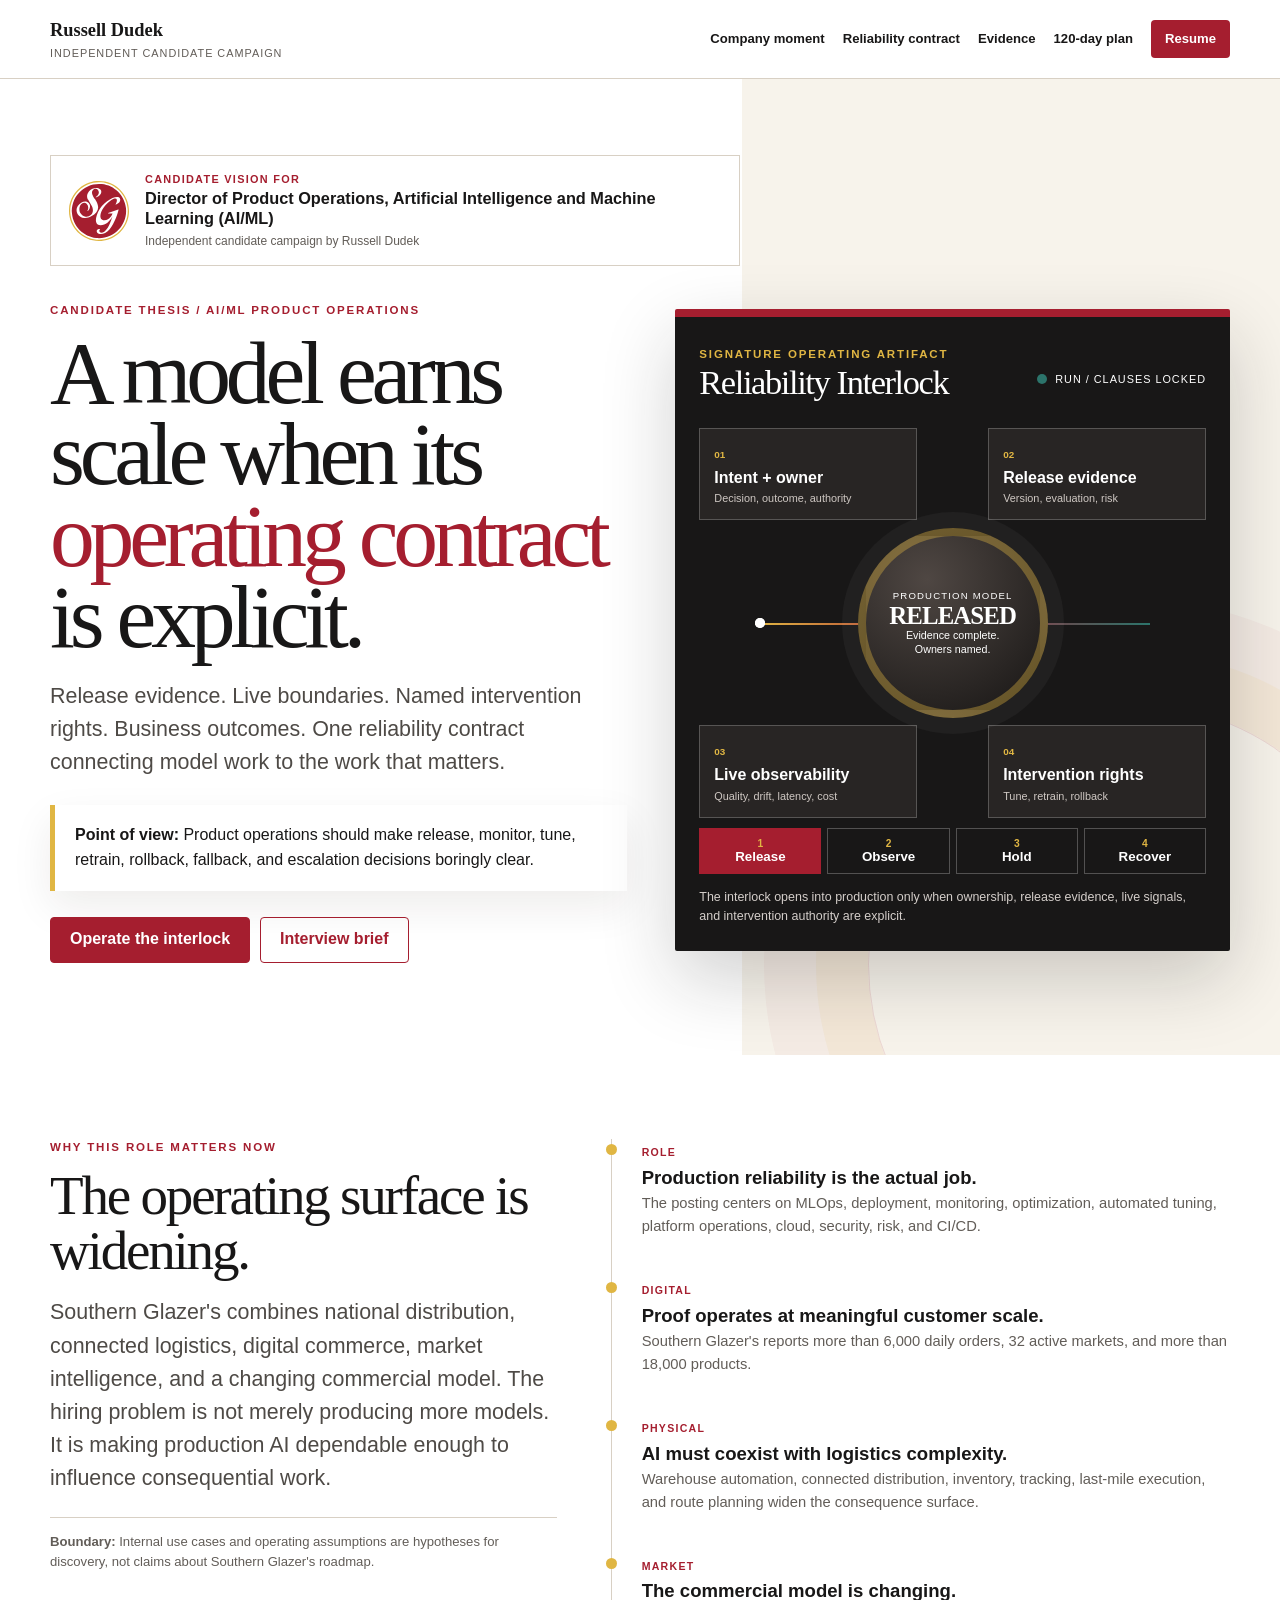
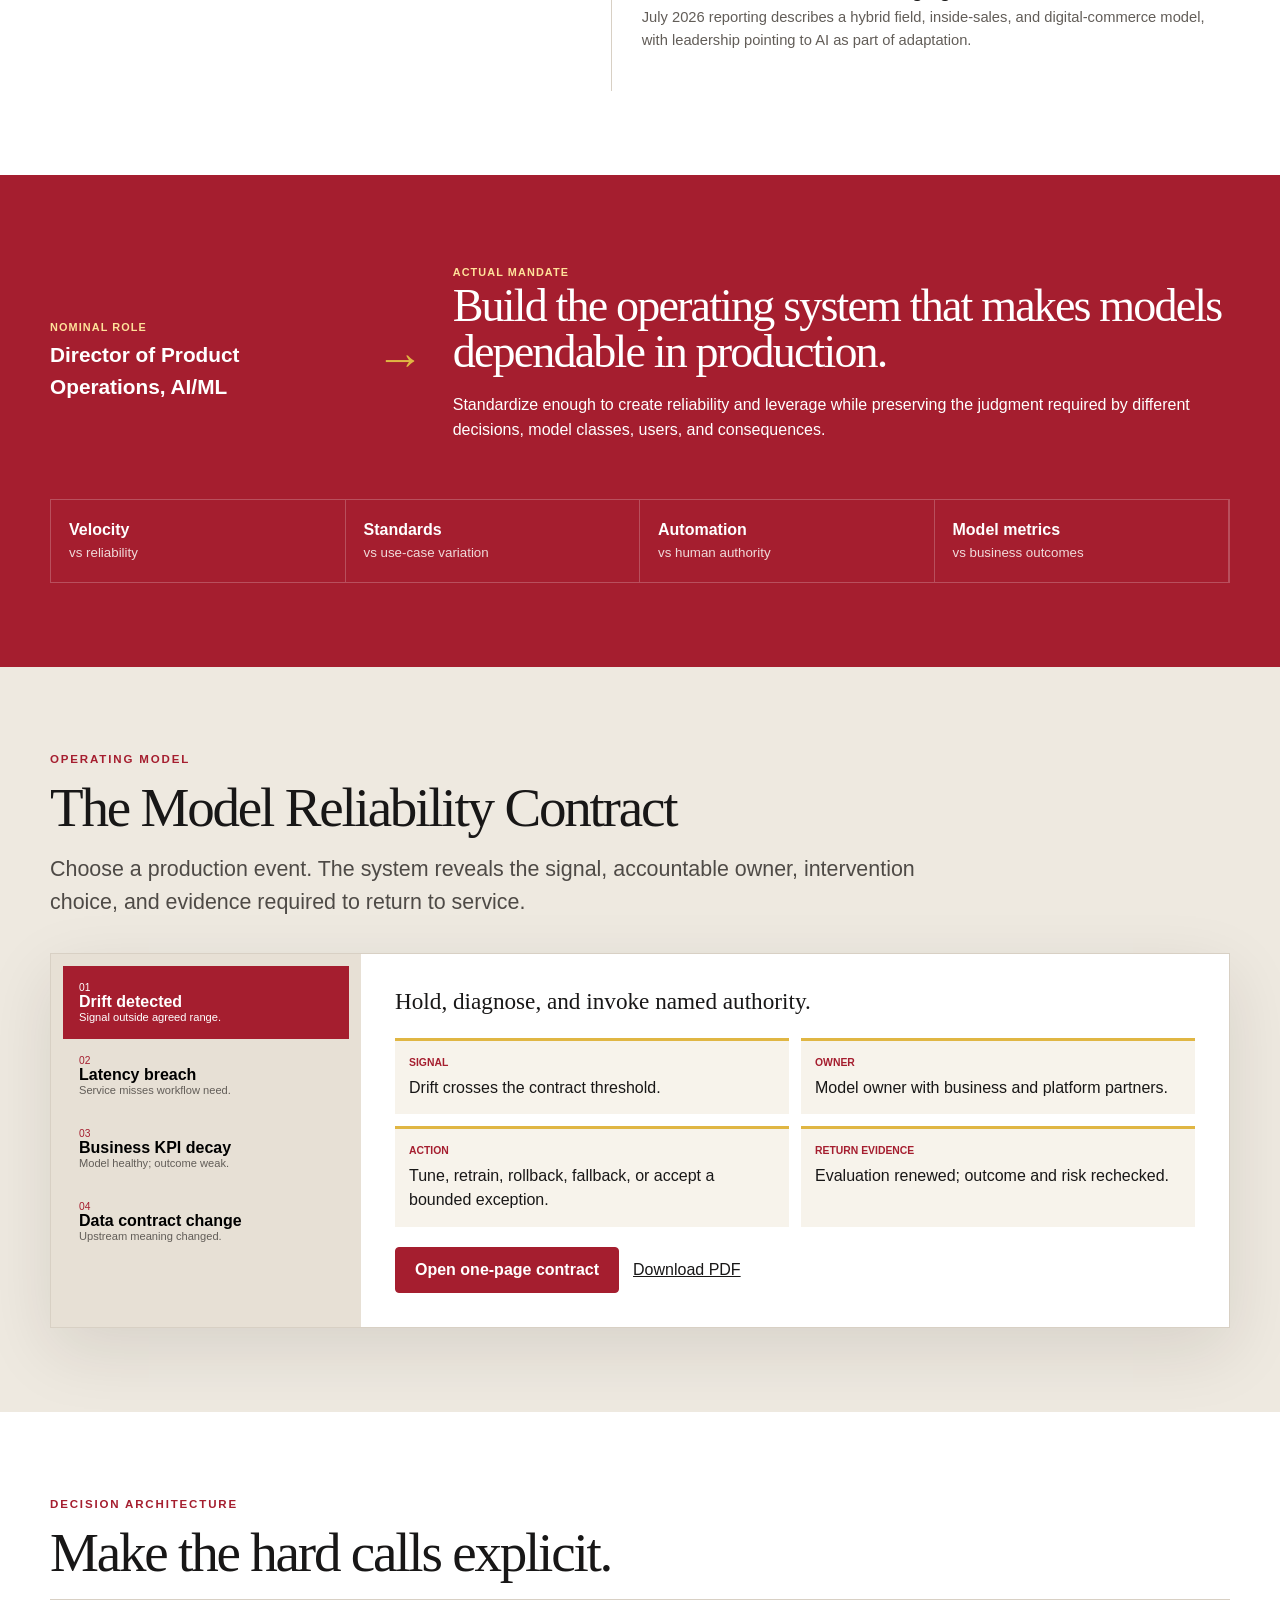
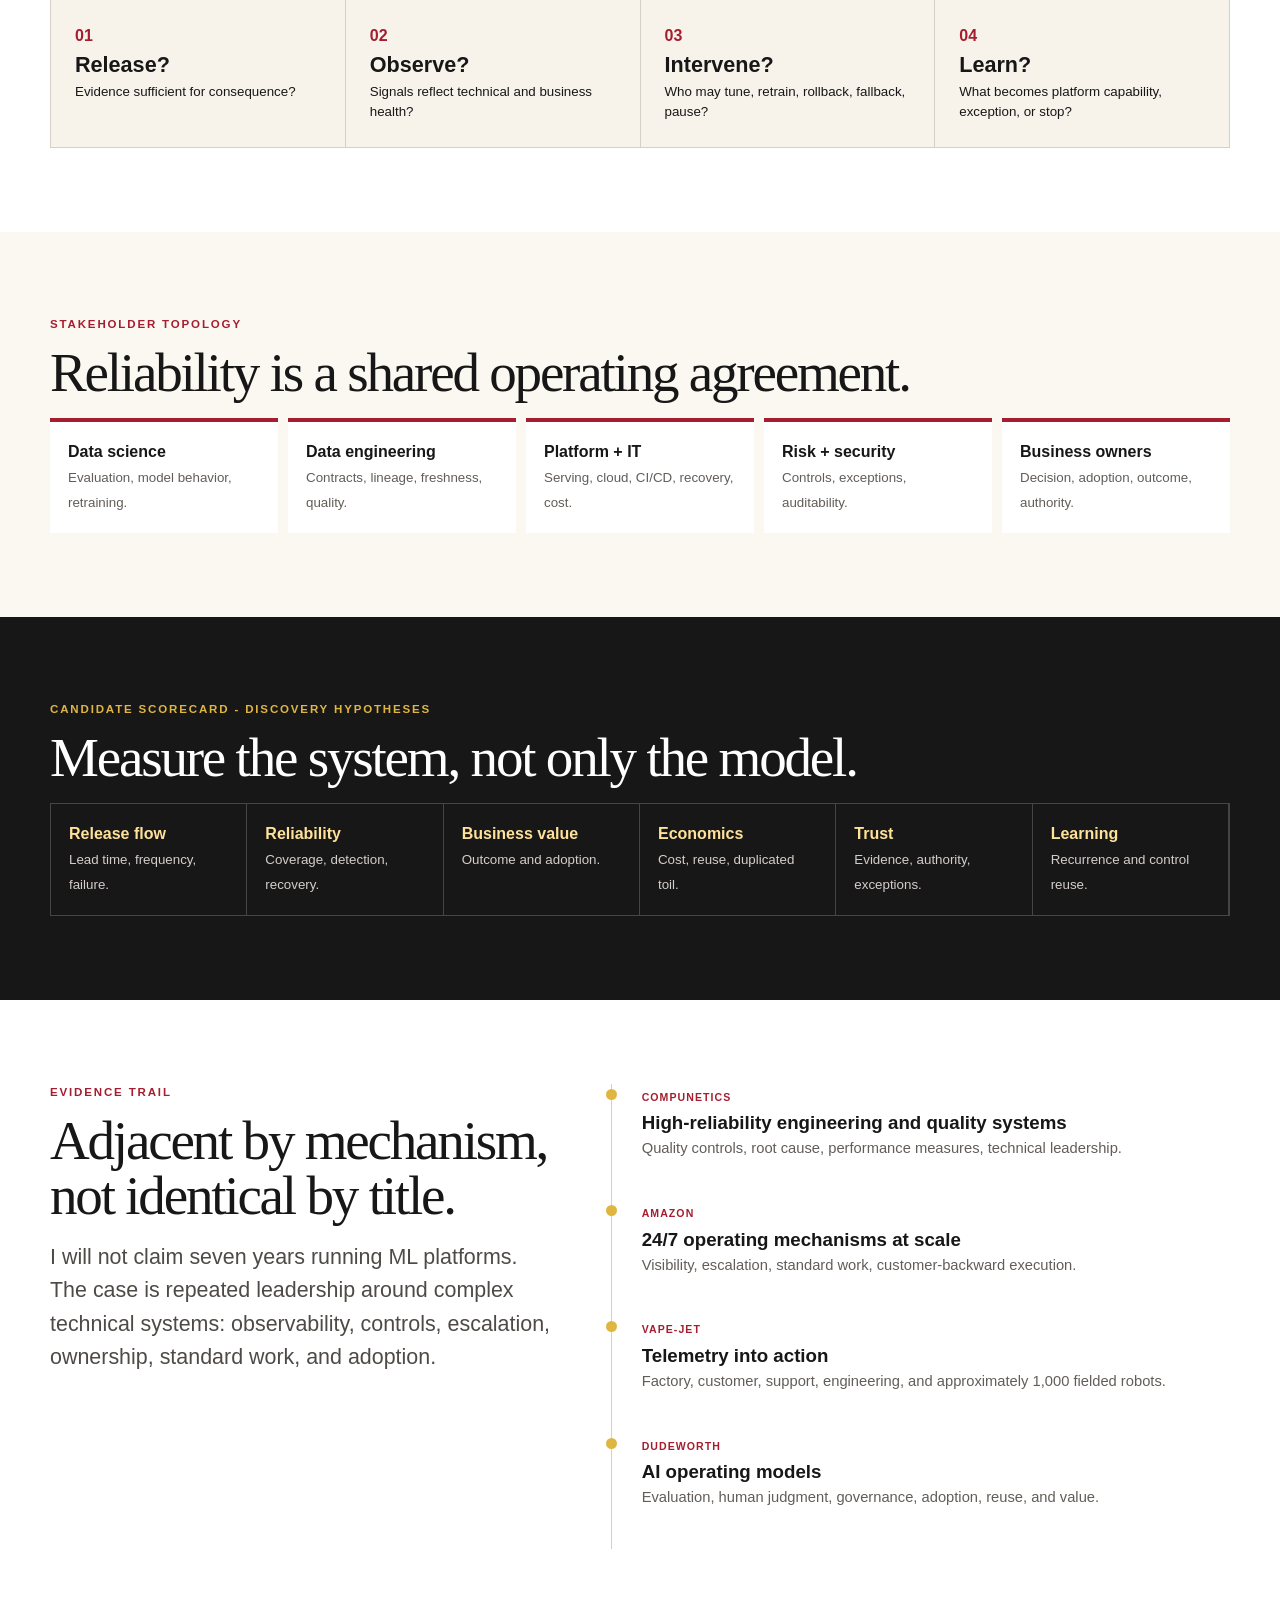
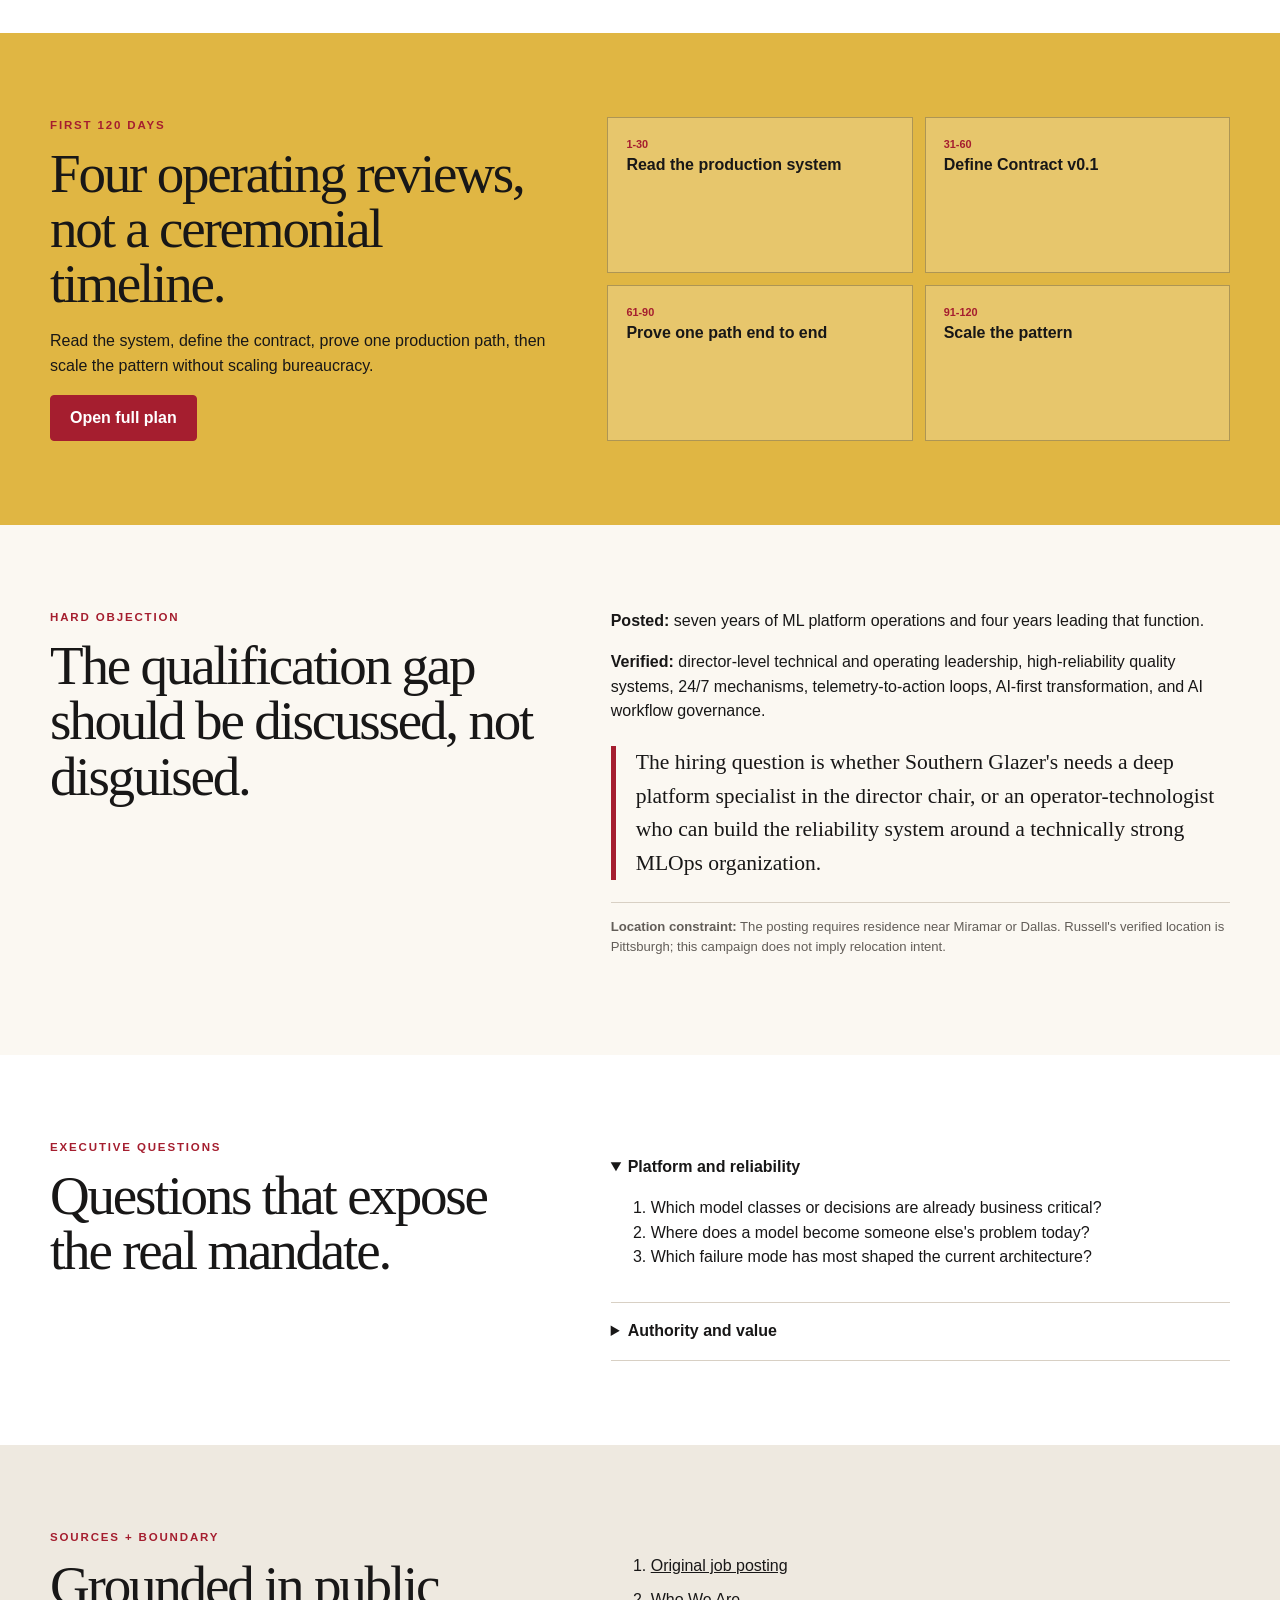
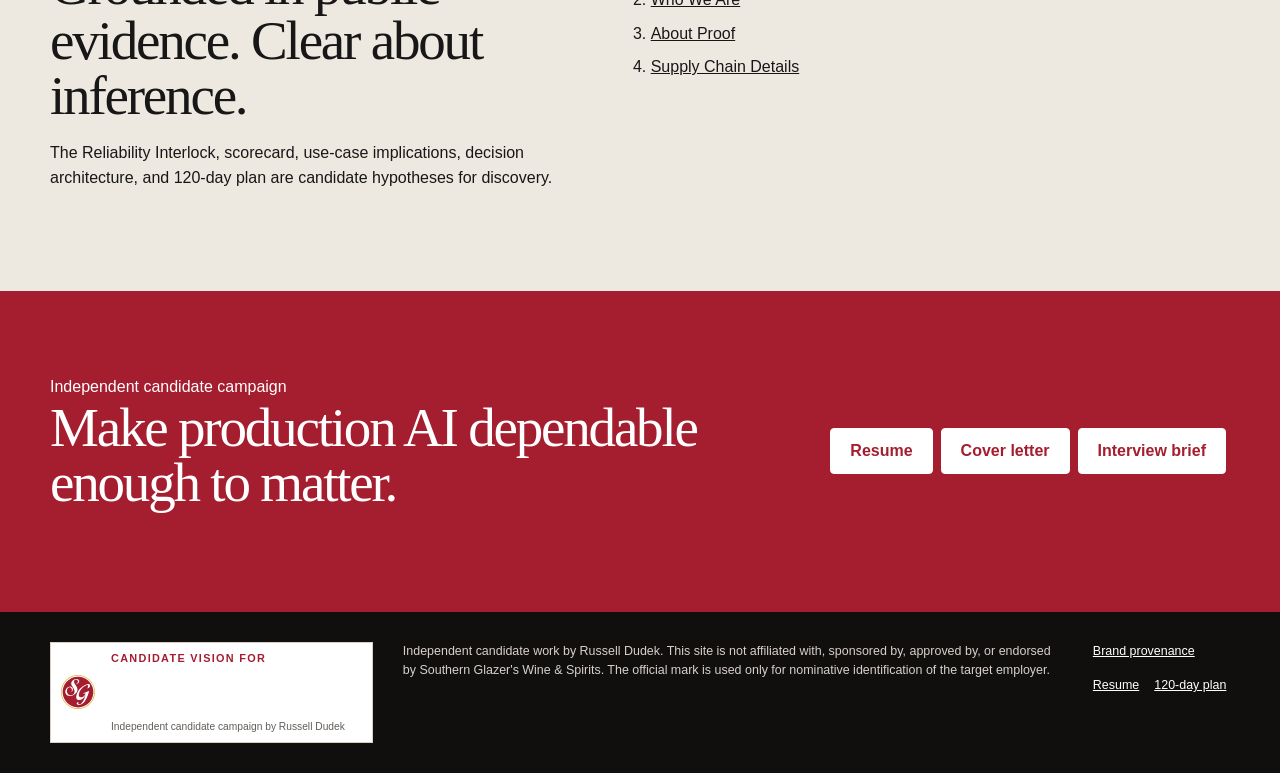
==== commit d1f31893: "Fix Reliability Interlock text overlap and record full-site QA" ====
--- a/index.html
+++ b/index.html
@@ -2,7 +2,7 @@
 <body data-system-state="run"><a class="skip-link" href="#main">Skip to main content</a>
 <header class="site-header"><div class="wrap nav-shell"><a class="candidate-id" href="#top"><b>Russell Dudek</b><small>Independent candidate campaign</small></a><button class="nav-toggle" type="button" aria-expanded="false" aria-controls="primary-nav"><span></span><span></span><span></span><b class="sr-only">Toggle navigation</b></button><nav id="primary-nav" class="primary-nav" aria-label="Primary"><a href="#moment">Company moment</a><a href="#contract">Reliability contract</a><a href="#proof">Evidence</a><a href="120-day-plan.html">120-day plan</a><a class="nav-cta" href="resume.html">Resume</a></nav></div></header>
 <main id="main"><section class="hero" id="top"><div class="wrap"><div class="company-lockup"><img src="assets/brand/southern-glazers-logo-secondary-mobile.svg" alt="Southern Glazer's Wine & Spirits official compact logo"><div><span>Candidate vision for</span><strong>Director of Product Operations, Artificial Intelligence and Machine Learning (AI/ML)</strong><small>Independent candidate campaign by Russell Dudek</small></div></div><div class="hero-grid"><div class="hero-copy"><p class="kicker">Candidate thesis / AI/ML product operations</p><h1>A model earns scale when its <em>operating contract</em> is explicit.</h1><p class="lede">Release evidence. Live boundaries. Named intervention rights. Business outcomes. One reliability contract connecting model work to the work that matters.</p><div class="hero-note"><b>Point of view:</b> Product operations should make release, monitor, tune, retrain, rollback, fallback, and escalation decisions boringly clear.</div><div class="hero-actions"><a class="button" href="#contract">Operate the interlock</a><a class="button alt" href="interview-brief.html">Interview brief</a></div></div>
-<div class="interlock" aria-label="Animated Reliability Interlock"><div class="interlock-head"><div><span class="kicker" style="color:var(--brand-secondary)">Signature operating artifact</span><h2>Reliability Interlock</h2></div><div class="system-status"><span class="status-dot"></span><span id="status-copy">RUN / clauses locked</span></div></div><div class="interlock-stage"><div class="gate g1"><span>01</span><b>Intent + owner</b><small>Decision, outcome, authority</small></div><div class="gate g2"><span>02</span><b>Release evidence</b><small>Version, evaluation, risk</small></div><div class="gate g3"><span>03</span><b>Live observability</b><small>Quality, drift, latency, cost</small></div><div class="gate g4"><span>04</span><b>Intervention rights</b><small>Tune, retrain, rollback</small></div><div class="signal-track"><i class="flow-pulse"></i><i class="flow-pulse p2"></i></div><div class="model-core"><span>PRODUCTION MODEL</span><b id="core-state">RELEASED</b><small id="core-detail">Evidence complete. Owners named.</small></div><div class="intervention-path"><span>OWNER ACTION</span></div></div><div class="interlock-sequence"><button class="sequence-step active" data-sequence="run"><span>1</span>Release</button><button class="sequence-step" data-sequence="observe"><span>2</span>Observe</button><button class="sequence-step" data-sequence="hold"><span>3</span>Hold</button><button class="sequence-step" data-sequence="recover"><span>4</span>Recover</button></div><p id="interlock-caption" class="interlock-caption">The interlock opens into production only when ownership, release evidence, live signals, and intervention authority are explicit.</p></div></div></div></section>
+<div class="interlock" aria-label="Animated Reliability Interlock"><div class="interlock-head"><div><span class="kicker" style="color:var(--brand-secondary)">Signature operating artifact</span><h2>Reliability Interlock</h2></div><div class="system-status"><span class="status-dot"></span><span id="status-copy">RUN / clauses locked</span></div></div><div class="interlock-stage"><div class="gate g1"><span>01</span><b>Intent + owner</b><small>Decision, outcome, authority</small></div><div class="gate g2"><span>02</span><b>Release evidence</b><small>Version, evaluation, risk</small></div><div class="gate g3"><span>03</span><b>Live observability</b><small>Quality, drift, latency, cost</small></div><div class="gate g4"><span>04</span><b>Intervention rights</b><small>Tune, retrain, rollback</small></div><div class="signal-track"><i class="flow-pulse"></i><i class="flow-pulse p2"></i></div><div class="model-core"><span>PRODUCTION MODEL</span><b id="core-state">RELEASED</b><small id="core-detail">Evidence complete. Owners named.</small></div></div><div class="interlock-sequence"><button class="sequence-step active" data-sequence="run"><span>1</span>Release</button><button class="sequence-step" data-sequence="observe"><span>2</span>Observe</button><button class="sequence-step" data-sequence="hold"><span>3</span>Hold</button><button class="sequence-step" data-sequence="recover"><span>4</span>Recover</button></div><p id="interlock-caption" class="interlock-caption">The interlock opens into production only when ownership, release evidence, live signals, and intervention authority are explicit.</p></div></div></div></section>
 <section id="moment" class="moment"><div class="wrap two-col"><div><p class="kicker">Why this role matters now</p><h2>The operating surface is widening.</h2><p class="lede">Southern Glazer's combines national distribution, connected logistics, digital commerce, market intelligence, and a changing commercial model. The hiring problem is not merely producing more models. It is making production AI dependable enough to influence consequential work.</p><p class="boundary"><b>Boundary:</b> Internal use cases and operating assumptions are hypotheses for discovery, not claims about Southern Glazer's roadmap.</p></div><div class="signal-list"><article><span>ROLE</span><b>Production reliability is the actual job.</b><p>The posting centers on MLOps, deployment, monitoring, optimization, automated tuning, platform operations, cloud, security, risk, and CI/CD.</p></article><article><span>DIGITAL</span><b>Proof operates at meaningful customer scale.</b><p>Southern Glazer's reports more than 6,000 daily orders, 32 active markets, and more than 18,000 products.</p></article><article><span>PHYSICAL</span><b>AI must coexist with logistics complexity.</b><p>Warehouse automation, connected distribution, inventory, tracking, last-mile execution, and route planning widen the consequence surface.</p></article><article><span>MARKET</span><b>The commercial model is changing.</b><p>July 2026 reporting describes a hybrid field, inside-sales, and digital-commerce model, with leadership pointing to AI as part of adaptation.</p></article></div></div></section>
 <section class="mandate"><div class="wrap mandate-grid"><div><span>Nominal role</span><b>Director of Product Operations, AI/ML</b></div><i>→</i><div><span>Actual mandate</span><h2>Build the operating system that makes models dependable in production.</h2><p>Standardize enough to create reliability and leverage while preserving the judgment required by different decisions, model classes, users, and consequences.</p></div></div><div class="wrap tension-row"><div><b>Velocity</b><small>vs reliability</small></div><div><b>Standards</b><small>vs use-case variation</small></div><div><b>Automation</b><small>vs human authority</small></div><div><b>Model metrics</b><small>vs business outcomes</small></div></div></section>
 <section id="contract" class="contract"><div class="wrap"><div class="section-head"><p class="kicker">Operating model</p><h2>The Model Reliability Contract</h2><p class="lede">Choose a production event. The system reveals the signal, accountable owner, intervention choice, and evidence required to return to service.</p></div><div class="contract-grid"><div class="scenario-rail" role="tablist" aria-label="Reliability scenarios"><button role="tab" aria-selected="true" aria-controls="panel-drift" id="tab-drift" tabindex="0" class="scenario active" data-system="hold"><span>01</span><b>Drift detected</b><small>Signal outside agreed range.</small></button><button role="tab" aria-selected="false" aria-controls="panel-latency" id="tab-latency" tabindex="-1" class="scenario" data-system="hold"><span>02</span><b>Latency breach</b><small>Service misses workflow need.</small></button><button role="tab" aria-selected="false" aria-controls="panel-kpi" id="tab-kpi" tabindex="-1" class="scenario" data-system="observe"><span>03</span><b>Business KPI decay</b><small>Model healthy; outcome weak.</small></button><button role="tab" aria-selected="false" aria-controls="panel-data" id="tab-data" tabindex="-1" class="scenario" data-system="recover"><span>04</span><b>Data contract change</b><small>Upstream meaning changed.</small></button></div><div class="scenario-panels"><article id="panel-drift" role="tabpanel" aria-labelledby="tab-drift" class="scenario-panel active"><h3>Hold, diagnose, and invoke named authority.</h3><dl><div><dt>Signal</dt><dd>Drift crosses the contract threshold.</dd></div><div><dt>Owner</dt><dd>Model owner with business and platform partners.</dd></div><div><dt>Action</dt><dd>Tune, retrain, rollback, fallback, or accept a bounded exception.</dd></div><div><dt>Return evidence</dt><dd>Evaluation renewed; outcome and risk rechecked.</dd></div></dl></article><article id="panel-latency" role="tabpanel" aria-labelledby="tab-latency" class="scenario-panel" hidden><h3>Protect the workflow, then remove recurring toil.</h3><dl><div><dt>Signal</dt><dd>Latency or availability breaches the service envelope.</dd></div><div><dt>Owner</dt><dd>Platform or service owner.</dd></div><div><dt>Action</dt><dd>Fallback, scale, simplify, or redesign the serving path.</dd></div><div><dt>Return evidence</dt><dd>SLO restored and recovery path exercised.</dd></div></dl></article><article id="panel-kpi" role="tabpanel" aria-labelledby="tab-kpi" class="scenario-panel" hidden><h3>Do not optimize a model away from the work.</h3><dl><div><dt>Signal</dt><dd>Technical health is stable while adoption or business outcome decays.</dd></div><div><dt>Owner</dt><dd>Business outcome owner with product and data science.</dd></div><div><dt>Action</dt><dd>Reframe objective, redesign workflow, retrain, or stop.</dd></div><div><dt>Return evidence</dt><dd>Workflow adoption and outcome recover.</dd></div></dl></article><article id="panel-data" role="tabpanel" aria-labelledby="tab-data" class="scenario-panel" hidden><h3>Restore meaning before restoring service.</h3><dl><div><dt>Signal</dt><dd>Schema, lineage, freshness, or semantic contract changes.</dd></div><div><dt>Owner</dt><dd>Data owner with model and platform owners.</dd></div><div><dt>Action</dt><dd>Quarantine, repair, revalidate, then release.</dd></div><div><dt>Return evidence</dt><dd>Data contract and model evaluation both renewed.</dd></div></dl></article><div class="contract-actions"><a class="button" href="reliability-contract.html">Open one-page contract</a><a href="docs/Model-Reliability-Contract.pdf" download>Download PDF</a></div></div></div></div></section>
--- a/styles.css
+++ b/styles.css
@@ -3,7 +3,7 @@
 .site-header{position:sticky;top:0;z-index:60;background:rgba(255,255,255,.96);border-bottom:1px solid var(--line);backdrop-filter:blur(15px)}.nav-shell{min-height:78px;display:flex;align-items:center;justify-content:space-between;gap:20px}.candidate-id{text-decoration:none}.candidate-id b{display:block;font-family:var(--display-font);font-size:1.15rem}.candidate-id small{display:block;color:var(--muted);font-size:.68rem;text-transform:uppercase;letter-spacing:.09em}.primary-nav{display:flex;align-items:center;gap:18px}.primary-nav a{text-decoration:none;font-size:.82rem;font-weight:800}.primary-nav .nav-cta{background:var(--brand-primary);color:white;padding:9px 14px;border-radius:4px}.nav-toggle{display:none;background:none;border:0;width:44px}.nav-toggle span{display:block;height:2px;background:var(--brand-ink);margin:6px 0}
 .company-lockup{display:flex;align-items:center;gap:16px;padding:15px 18px;background:white;border:1px solid var(--line);width:min(100%,690px);margin-bottom:30px}.company-lockup img{width:60px;height:60px;flex:none;object-fit:contain}.company-lockup span,.company-lockup small{display:block}.company-lockup span{font-size:.68rem;text-transform:uppercase;letter-spacing:.12em;color:var(--brand-primary);font-weight:900}.company-lockup strong{display:block;font-size:1.02rem;line-height:1.25}.company-lockup small{font-size:.75rem;color:var(--muted);margin-top:3px}.company-lockup.compact{padding:7px 10px;margin:0}.company-lockup.compact img{width:34px;height:34px}.company-lockup.compact strong{font-size:.82rem}.company-lockup.compact small{font-size:.64rem}
 .hero{position:relative;overflow:hidden;padding:76px 0 92px;background:linear-gradient(90deg,#fff 0 58%,var(--brand-cream) 58%)}.hero:after{content:"";position:absolute;right:-110px;bottom:-170px;width:520px;height:520px;border:1px solid rgba(165,30,47,.13);border-radius:50%;box-shadow:0 0 0 52px rgba(224,182,67,.08),0 0 0 104px rgba(165,30,47,.04)}.hero-grid{position:relative;z-index:2;display:grid;grid-template-columns:1.02fr .98fr;gap:48px;align-items:center}.hero-copy{padding-top:6px}.hero-copy .lede{max-width:720px}.hero-note{margin:26px 0;padding:18px 20px;border-left:5px solid var(--brand-secondary);background:white;box-shadow:0 16px 40px rgba(35,22,17,.08)}.hero-actions{display:flex;gap:10px;flex-wrap:wrap}
-.interlock{position:relative;background:var(--brand-ink);color:white;border-top:8px solid var(--brand-primary);padding:24px;border-radius:2px;box-shadow:0 28px 75px rgba(24,23,23,.2)}.interlock-head{display:flex;justify-content:space-between;gap:18px}.interlock-head h2{font-size:2.15rem;color:white}.system-status{font-size:.68rem;text-transform:uppercase;letter-spacing:.09em;display:flex;align-items:center;gap:8px}.status-dot{width:10px;height:10px;border-radius:50%;background:var(--campaign-accent)}.interlock-stage{height:390px;position:relative;margin:10px 0}.gate{position:absolute;width:43%;padding:12px 14px;border:1px solid rgba(255,255,255,.22);background:#282524}.gate span{font-size:.62rem;color:var(--brand-secondary);font-weight:900}.gate b,.gate small{display:block}.gate small{font-size:.68rem;color:#CFC8C3}.g1{top:0;left:0}.g2{top:0;right:0}.g3{bottom:0;left:0}.g4{bottom:0;right:0}.signal-track:before{content:"";position:absolute;left:11%;right:11%;top:50%;height:2px;background:linear-gradient(90deg,var(--brand-secondary),var(--brand-primary),var(--campaign-accent))}.flow-pulse{position:absolute;top:calc(50% - 5px);left:11%;width:10px;height:10px;border-radius:50%;background:white;animation:flow 4.2s linear infinite}.flow-pulse.p2{animation-delay:2.1s}.model-core{position:absolute;left:50%;top:50%;transform:translate(-50%,-50%);width:190px;height:190px;border-radius:50%;display:grid;place-content:center;text-align:center;background:radial-gradient(circle at 35% 25%,#4F4743,#171514);border:8px solid rgba(224,182,67,.38);box-shadow:0 0 0 16px rgba(255,255,255,.04)}.model-core span{font-size:.6rem;letter-spacing:.12em}.model-core b{font-family:var(--display-font);font-size:1.85rem}.model-core small{font-size:.67rem;padding:0 17px}.intervention-path{position:absolute;left:50%;top:66%;height:82px;border-left:1px dashed var(--brand-secondary);font-size:.58rem;color:var(--brand-secondary);letter-spacing:.1em}.intervention-path span{position:absolute;top:62px;left:8px;white-space:nowrap}.interlock-sequence{display:grid;grid-template-columns:repeat(4,1fr);gap:6px}.sequence-step{border:1px solid rgba(255,255,255,.25);background:transparent;color:white;padding:9px 5px;cursor:pointer;font-weight:750}.sequence-step span{display:block;color:var(--brand-secondary);font-size:.64rem}.sequence-step.active{background:var(--brand-primary);border-color:var(--brand-primary)}.interlock-caption{font-size:.78rem;color:#D4CECA;margin:14px 0 0}@keyframes flow{0%{transform:translateX(0);opacity:0}10%{opacity:1}90%{opacity:1}100%{transform:translateX(335px);opacity:0}}body[data-system-state="hold"] .model-core{border-color:var(--brand-primary);animation:corePulse 1.4s ease-in-out infinite}body[data-system-state="recover"] .model-core{border-color:var(--campaign-accent)}@keyframes corePulse{50%{transform:translate(-50%,-50%) scale(1.04)}}
+.interlock{position:relative;background:var(--brand-ink);color:white;border-top:8px solid var(--brand-primary);padding:24px;border-radius:2px;box-shadow:0 28px 75px rgba(24,23,23,.2)}.interlock-head{display:flex;justify-content:space-between;gap:18px}.interlock-head h2{font-size:2.15rem;color:white}.system-status{font-size:.68rem;text-transform:uppercase;letter-spacing:.09em;display:flex;align-items:center;gap:8px}.status-dot{width:10px;height:10px;border-radius:50%;background:var(--campaign-accent)}.interlock-stage{height:390px;position:relative;margin:10px 0}.gate{position:absolute;width:43%;padding:12px 14px;border:1px solid rgba(255,255,255,.22);background:#282524}.gate span{font-size:.62rem;color:var(--brand-secondary);font-weight:900}.gate b,.gate small{display:block}.gate small{font-size:.68rem;color:#CFC8C3}.g1{top:0;left:0}.g2{top:0;right:0}.g3{bottom:0;left:0}.g4{bottom:0;right:0}.signal-track:before{content:"";position:absolute;left:11%;right:11%;top:50%;height:2px;background:linear-gradient(90deg,var(--brand-secondary),var(--brand-primary),var(--campaign-accent))}.flow-pulse{position:absolute;top:calc(50% - 5px);left:11%;width:10px;height:10px;border-radius:50%;background:white;animation:flow 4.2s linear infinite}.flow-pulse.p2{animation-delay:2.1s}.model-core{position:absolute;left:50%;top:50%;transform:translate(-50%,-50%);width:190px;height:190px;border-radius:50%;display:grid;place-content:center;text-align:center;background:radial-gradient(circle at 35% 25%,#4F4743,#171514);border:8px solid rgba(224,182,67,.38);box-shadow:0 0 0 16px rgba(255,255,255,.04);box-sizing:border-box;padding:0 14px;overflow:hidden;z-index:2}.model-core span{font-size:.6rem;letter-spacing:.12em}.model-core b{font-family:var(--display-font);font-size:clamp(1.18rem,2.1vw,1.55rem);line-height:.98;letter-spacing:-.035em;white-space:nowrap}.model-core small{font-size:.67rem;line-height:1.35;padding:0 8px}.interlock-sequence{display:grid;grid-template-columns:repeat(4,1fr);gap:6px}.sequence-step{border:1px solid rgba(255,255,255,.25);background:transparent;color:white;padding:9px 5px;cursor:pointer;font-weight:750}.sequence-step span{display:block;color:var(--brand-secondary);font-size:.64rem}.sequence-step.active{background:var(--brand-primary);border-color:var(--brand-primary)}.interlock-caption{font-size:.78rem;color:#D4CECA;margin:14px 0 0}@keyframes flow{0%{transform:translateX(0);opacity:0}10%{opacity:1}90%{opacity:1}100%{transform:translateX(335px);opacity:0}}body[data-system-state="hold"] .model-core{border-color:var(--brand-primary);animation:corePulse 1.4s ease-in-out infinite}body[data-system-state="recover"] .model-core{border-color:var(--campaign-accent)}@keyframes corePulse{50%{transform:translate(-50%,-50%) scale(1.04)}}
 section{padding:84px 0}.two-col{display:grid;grid-template-columns:.9fr 1.1fr;gap:54px}.moment{background:white}.signal-list{border-left:1px solid var(--line)}.signal-list article{position:relative;padding:0 0 24px 30px}.signal-list article:before{content:"";position:absolute;left:-6px;top:5px;width:11px;height:11px;border-radius:50%;background:var(--brand-secondary)}.signal-list span{font-size:.66rem;color:var(--brand-primary);font-weight:900;letter-spacing:.12em}.signal-list b{display:block;font-size:1.16rem}.signal-list p{color:var(--muted);font-size:.92rem}.boundary{font-size:.82rem;color:var(--muted);border-top:1px solid var(--line);padding-top:14px}.mandate{background:var(--brand-primary);color:white}.mandate-grid{display:grid;grid-template-columns:.55fr auto 1.45fr;gap:30px;align-items:center}.mandate-grid span{color:#FFE29A;font-size:.68rem;text-transform:uppercase;font-weight:900;letter-spacing:.1em}.mandate-grid>div:first-child b{display:block;font-size:1.3rem}.mandate-grid i{font-size:3rem;color:var(--brand-secondary)}.mandate-grid h2{color:white;font-size:clamp(2rem,3.6vw,3.75rem)}.tension-row{display:grid;grid-template-columns:repeat(4,1fr);border:1px solid rgba(255,255,255,.22);margin-top:40px}.tension-row div{padding:18px;border-right:1px solid rgba(255,255,255,.22)}.tension-row small{display:block;color:#F0DADA}.contract{background:var(--brand-mist)}.section-head{max-width:880px;margin-bottom:34px}.contract-grid{display:grid;grid-template-columns:310px 1fr;background:white;border:1px solid var(--line);box-shadow:0 22px 65px rgba(34,25,20,.11)}.scenario-rail{background:#E7E0D5;padding:12px}.scenario{width:100%;text-align:left;padding:16px;border:0;background:transparent;cursor:pointer}.scenario span,.scenario b,.scenario small{display:block}.scenario span{font-size:.64rem;color:var(--brand-primary)}.scenario b{font-size:1rem}.scenario small{color:var(--muted)}.scenario.active{background:var(--brand-primary);color:white}.scenario.active span,.scenario.active small{color:white}.scenario-panels{padding:34px}.scenario-panel{display:none}.scenario-panel.active{display:block}.scenario-panel dl{display:grid;grid-template-columns:repeat(2,1fr);gap:12px}.scenario-panel dl div{padding:14px;background:var(--brand-cream);border-top:3px solid var(--brand-secondary)}dt{font-size:.65rem;text-transform:uppercase;color:var(--brand-primary);font-weight:900}dd{margin:4px 0 0}.contract-actions{display:flex;gap:14px;align-items:center;margin-top:20px}.decisions{background:white}.decision-path{display:grid;grid-template-columns:repeat(4,1fr);gap:1px;background:var(--line);border:1px solid var(--line)}.decision-path div{background:var(--brand-cream);padding:24px}.decision-path span{font-weight:900;color:var(--brand-primary)}.decision-path b,.decision-path small{display:block}.decision-path b{font-size:1.35rem}.stakeholders{background:#FBF8F2}.stakeholder-map{display:grid;grid-template-columns:repeat(5,1fr);gap:10px;align-items:stretch}.stakeholder-map div{padding:18px;background:white;border-top:4px solid var(--brand-primary)}.stakeholder-map b{display:block}.stakeholder-map small{color:var(--muted)}.scorecard{background:var(--brand-ink);color:white}.score-ribbon{display:grid;grid-template-columns:repeat(6,1fr);border:1px solid rgba(255,255,255,.2)}.score-ribbon div{padding:18px;border-right:1px solid rgba(255,255,255,.2)}.score-ribbon b{display:block;color:#FFE29A}.score-ribbon small{color:#D4CECA}.proof{background:white}.proof-line{border-left:1px solid var(--line)}.proof-line article{position:relative;padding:0 0 25px 30px}.proof-line article:before{content:"";position:absolute;left:-6px;top:5px;width:11px;height:11px;border-radius:50%;background:var(--brand-secondary)}.proof-line span{font-size:.66rem;color:var(--brand-primary);font-weight:900;letter-spacing:.1em}.proof-line b{display:block;font-size:1.17rem}.proof-line p{color:var(--muted);font-size:.92rem}.plan{background:var(--brand-secondary);color:var(--brand-ink)}.plan-grid{display:grid;grid-template-columns:.9fr 1.1fr;gap:48px}.plan ol{margin:0;padding:0;list-style:none;display:grid;grid-template-columns:repeat(2,1fr);gap:12px}.plan li{padding:18px;border:1px solid rgba(24,23,23,.28);background:rgba(255,255,255,.22)}.plan li span,.plan li b{display:block}.plan li span{font-size:.68rem;color:var(--brand-primary);font-weight:900}.objection{background:#FBF8F2}.objection blockquote{font-family:var(--display-font);font-size:1.35rem;border-left:5px solid var(--brand-primary);padding-left:20px;margin:22px 0}.questions{background:white}.questions details{border-bottom:1px solid var(--line);padding:16px 0}.questions summary{font-weight:900;cursor:pointer}.sources{background:var(--brand-mist)}.sources li{margin:9px 0}.final-cta{background:var(--brand-primary);color:white}.final-cta .wrap{display:flex;justify-content:space-between;align-items:center;gap:30px}.final-cta h2{color:white;max-width:720px}.final-cta .button{margin:4px;background:white;border-color:white;color:var(--brand-primary)}footer{padding:30px 0;background:#110F0E;color:white}footer .wrap{display:flex;justify-content:space-between;gap:30px;align-items:flex-start}footer p{font-size:.78rem;color:#D7D0CB;max-width:660px}footer nav{display:flex;gap:15px;flex-wrap:wrap;font-size:.78rem}
 @media(max-width:960px){.hero-grid,.two-col,.plan-grid,.mandate-grid{grid-template-columns:1fr}.hero{background:white}.mandate-grid i{transform:rotate(90deg);justify-self:start}.contract-grid{grid-template-columns:1fr}.scenario-rail{display:grid;grid-template-columns:repeat(2,1fr)}.stakeholder-map{grid-template-columns:repeat(2,1fr)}.score-ribbon{grid-template-columns:repeat(3,1fr)}.primary-nav{display:none;position:absolute;left:0;right:0;top:78px;background:white;padding:20px;flex-direction:column;border-bottom:1px solid var(--line)}.primary-nav.open{display:flex}.nav-toggle{display:block}.final-cta .wrap,footer .wrap{flex-direction:column;align-items:flex-start}}
 @media(max-width:560px){.wrap{width:min(100% - 28px,1180px)}h1{font-size:3.35rem}.company-lockup{align-items:flex-start}.company-lockup img{width:52px;height:52px}.interlock{padding:16px}.interlock-stage{height:430px}.gate{width:47%}.model-core{width:150px;height:150px}.interlock-sequence{grid-template-columns:repeat(2,1fr)}.scenario-rail,.scenario-panel dl,.tension-row,.decision-path,.stakeholder-map,.score-ribbon,.plan ol{grid-template-columns:1fr}.scenario-panels{padding:22px}.hero-actions,.contract-actions{flex-direction:column;align-items:stretch}.button{width:100%}}
